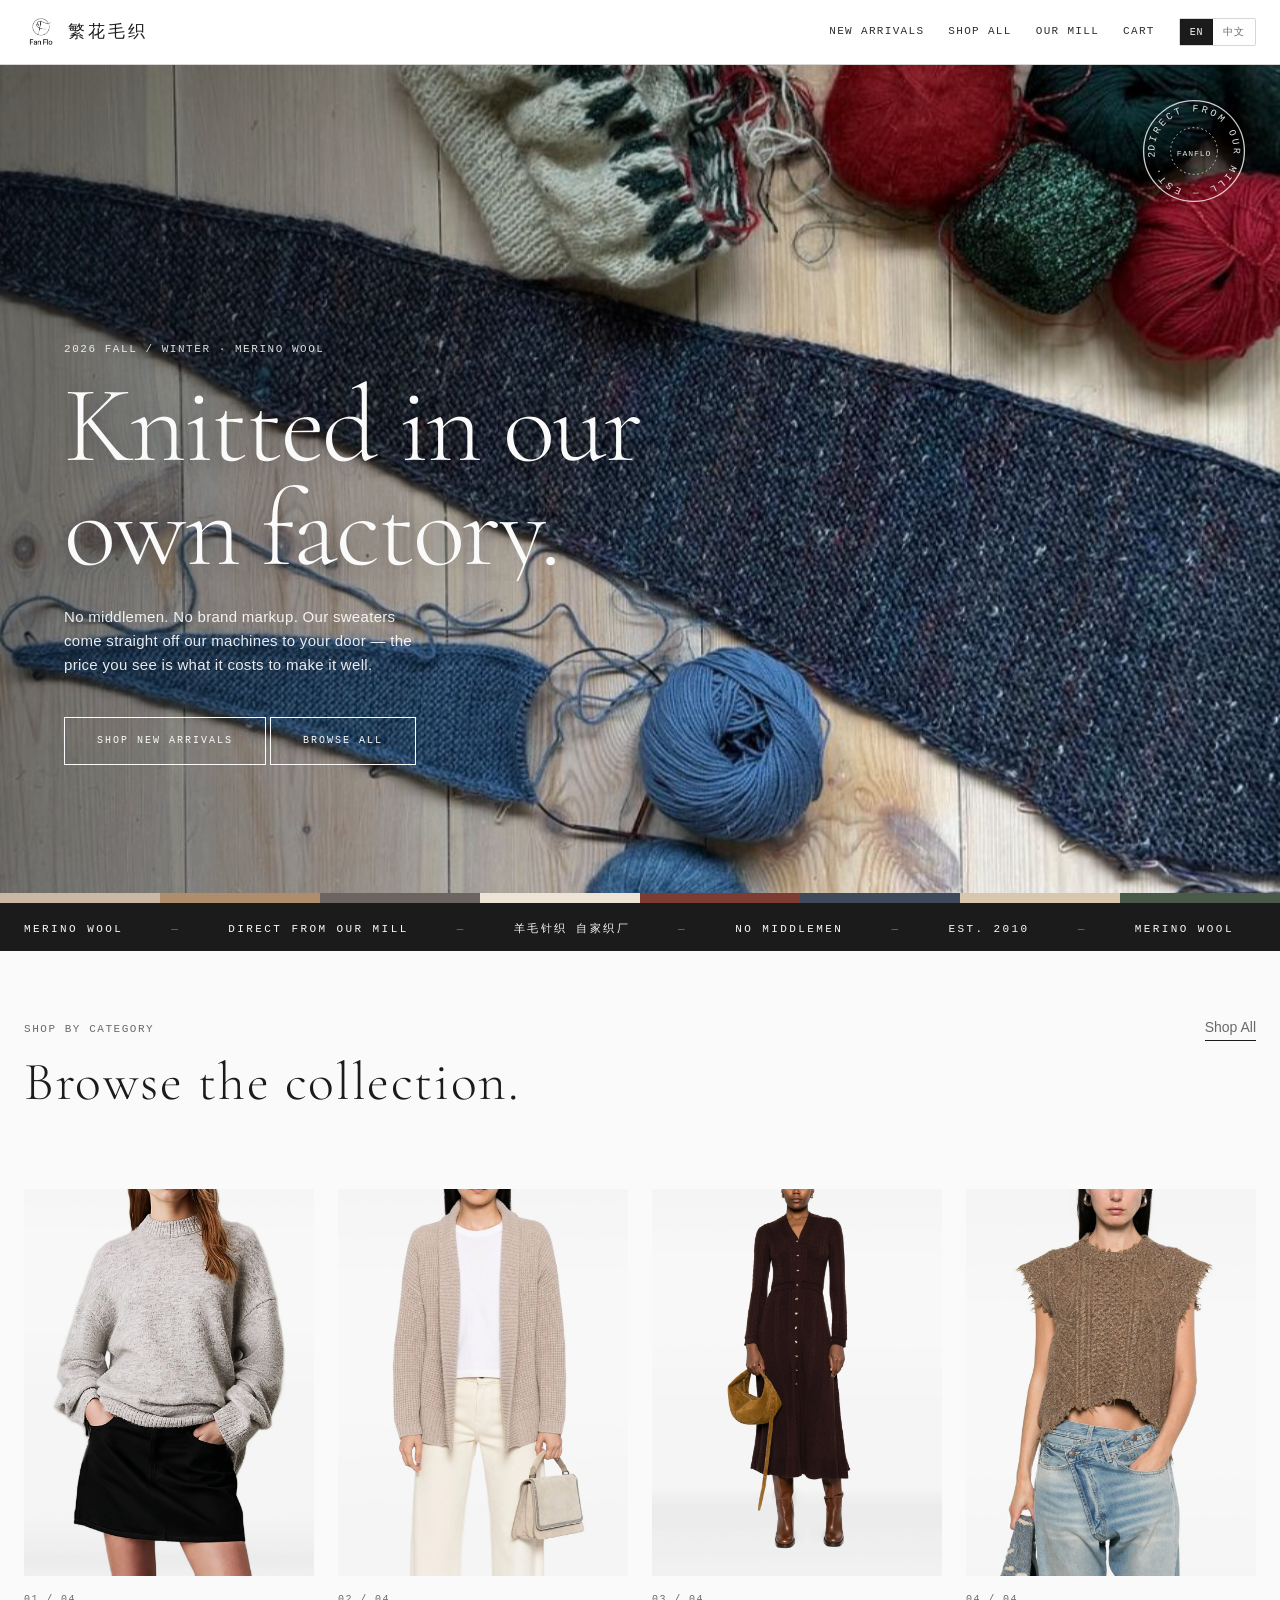
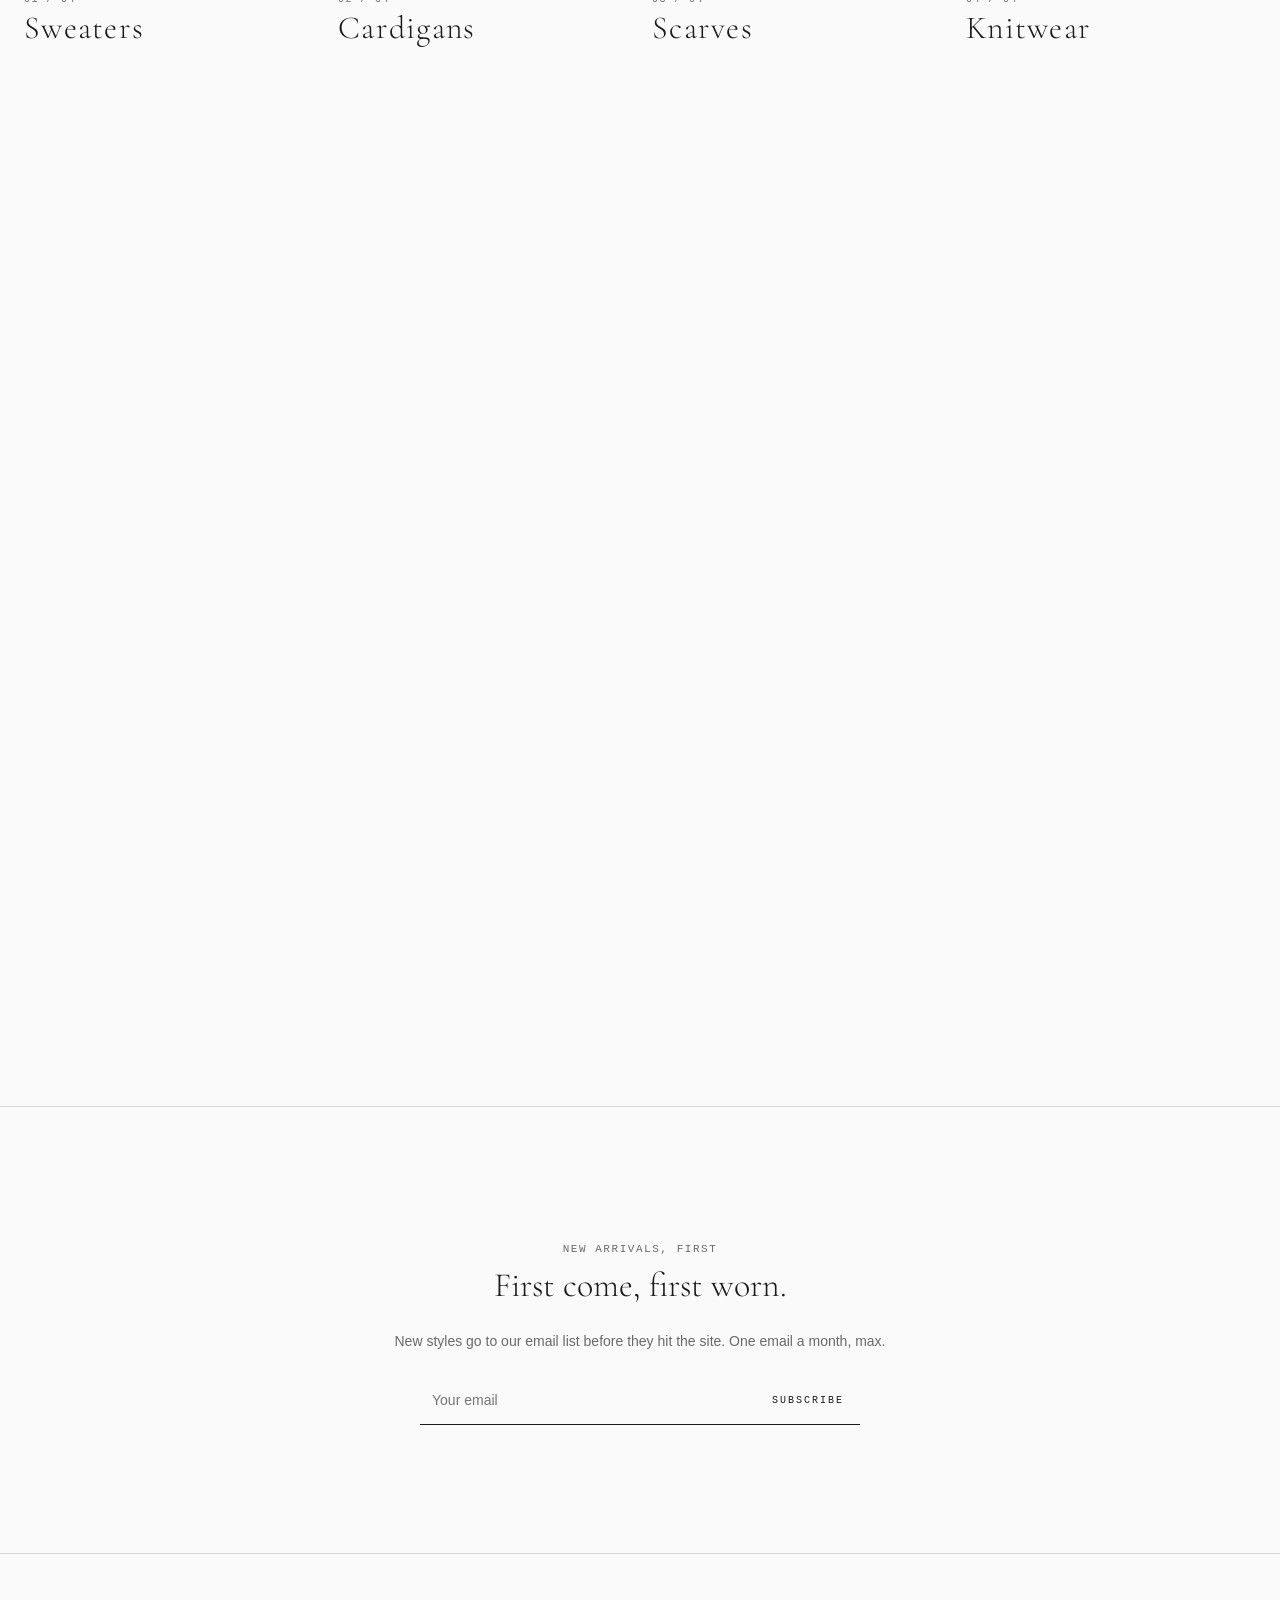
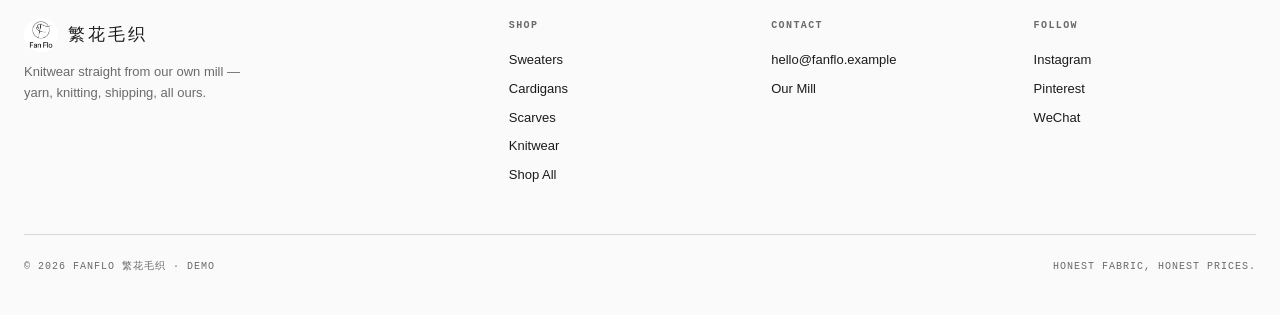
==== index.html @ 023d682a "fix: 加购失效根因——sizeSeg 点击未赋值 size 变量（v3重写时丢失），导致永远提示先选尺码 - 恢复 size = btn.dataset.size - 恢复 jsdom 加购三断言" ====
<!DOCTYPE html>
<html lang="en">
<head>
<meta charset="UTF-8">
<meta name="viewport" content="width=device-width, initial-scale=1.0">
<title>FanFlo 繁花毛织 — Knitted in our own factory</title>
<meta name="description" content="Merino wool sweaters, cardigans and scarves, straight from our own knitting mill.">
<link rel="preconnect" href="https://fonts.googleapis.com">
<link rel="preconnect" href="https://fonts.gstatic.com" crossorigin>
<link href="https://fonts.googleapis.com/css2?family=Cormorant+Garamond:ital,wght@0,300;0,400;0,500;0,600;1,300;1,400;1,500&family=Archivo:wght@400;500;600&display=swap" rel="stylesheet">
<link rel="stylesheet" href="css/style.css?v=9">
</head>
<body data-page="home">

<header class="site-header">
  <div class="container header-inner">
    <a class="brand" href="index.html">
      <img class="brand-logo" src="assets/logo.png" alt="FanFlo 繁花毛织">
      <span class="brand-cn">繁花毛织</span>
    </a>
    <nav class="main-nav">
      <a href="products.html?cat=new" data-i18n="navNew">New Arrivals</a>
      <a href="products.html" data-i18n="navAll">Shop All</a>
      <a href="index.html#story" data-i18n="navStory">Our Mill</a>
      <a class="cart-link" href="cart.html"><span data-i18n="navCart">Cart</span><span class="cart-badge" id="cartBadge" data-count="0">0</span></a>
      <span class="lang-switch" id="langSwitch">
        <button type="button" data-lang="en">EN</button>
        <button type="button" data-lang="zh">中文</button>
      </span>
    </nav>
  </div>
</header>

<main>
  <!-- Hero：全视口全幅摄影 -->
  <section class="hero">
    <div class="hero-photo parallax" data-speed="0.25"><img src="assets/img/hero.jpg" alt="Fall knitwear"></div>
    <div class="hero-overlay"></div>
    <div class="hero-content">
      <span class="label fade-up in" data-i18n="heroSub">Fall / Winter 2026 · Merino Wool</span>
      <h1 class="fade-up in d1" data-i18n="heroTitle">Knitted in our own factory.</h1>
      <p class="sub fade-up in d2" data-i18n="heroLead">No middlemen. No brand markup. Our sweaters come straight off our machines to your door — the price you see is what it costs to make it well.</p>
      <div class="hero-actions fade-up in d3">
        <a class="btn btn-on-photo" href="products.html?cat=new" data-i18n="ctaNew">Shop New Arrivals</a>
        <a class="btn btn-on-photo" href="products.html" data-i18n="ctaAll">Browse All</a>
      </div>
    </div>
    <div class="hero-stamp" aria-hidden="true">
      <svg viewBox="0 0 120 120">
        <defs><path id="circ" d="M60,60 m-44,0 a44,44 0 1,1 88,0 a44,44 0 1,1 -88,0"/></defs>
        <circle cx="60" cy="60" r="56" fill="none" stroke="rgba(255,255,255,0.85)" stroke-width="1.5"/>
        <circle cx="60" cy="60" r="26" fill="none" stroke="rgba(255,255,255,0.85)" stroke-width="1" stroke-dasharray="2 3"/>
        <text font-family="Menlo, monospace" font-size="11" letter-spacing="3" fill="rgba(255,255,255,0.95)">
          <textPath href="#circ">DIRECT FROM OUR MILL — EST. 2010 — KNITWEAR —</textPath>
        </text>
        <text x="60" y="65" text-anchor="middle" font-family="Menlo, monospace" font-size="9" letter-spacing="1" fill="rgba(255,255,255,0.95)">FANFLO</text>
      </svg>
    </div>
  </section>

  <!-- 纱线色板 -->
  <div class="yarn-rail" aria-hidden="true">
    <span style="background:#C9B8A3"></span><span style="background:#B08D6A"></span><span style="background:#6B6460"></span><span style="background:#EDE4D6"></span><span style="background:#7E3B34"></span><span style="background:#3E4A5A"></span><span style="background:#D8C7AE"></span><span style="background:#4A5A48"></span>
  </div>

  <!-- 跑马灯 -->
  <div class="marquee" aria-hidden="true">
    <div class="marquee-track">
      <span>Merino Wool</span><span class="dot">—</span><span>Direct from our mill</span><span class="dot">—</span><span>羊毛针织 自家织厂</span><span class="dot">—</span><span>No middlemen</span><span class="dot">—</span><span>Est. 2010</span><span class="dot">—</span><span>Merino Wool</span><span class="dot">—</span><span>Direct from our mill</span><span class="dot">—</span><span>羊毛针织 自家织厂</span><span class="dot">—</span><span>No middlemen</span><span class="dot">—</span><span>Est. 2010</span><span class="dot">—</span>
    </div>
  </div>

  <!-- 分类大导航 -->
  <section class="section cat-nav-section">
    <div class="container">
      <div class="section-head fade-up">
        <div>
          <span class="label" data-i18n="catTitle">Shop by Category</span>
          <h2 data-i18n="catNavTitle">Browse the collection.</h2>
        </div>
        <a class="hint" href="products.html" style="border-bottom:1px solid var(--carbon);padding-bottom:2px" data-i18n="navAll">Shop All →</a>
      </div>
      <div class="cat-nav" id="catNav"></div>
    </div>
  </section>

  <!-- 新品 -->
  <section class="section">
    <div class="container">
      <div class="section-head fade-up">
        <div>
          <span class="label" data-i18n="newLabel">New Arrivals</span>
          <h2 data-i18n="newTitle">New This Week</h2>
        </div>
        <span class="hint" data-i18n="newHint">Just off the machines — 300 pieces per style, then it's gone.</span>
      </div>
      <hr class="stitch fade-up">
      <div class="grid" id="newGrid"></div>
    </div>
  </section>




  <!-- 订阅 -->
  <section class="newsletter">
    <div class="container newsletter-inner fade-up">
      <span class="label" data-i18n="newsTitle">New Arrivals, First</span>
      <h2 data-i18n="newsTitle2">先到先得</h2>
      <p data-i18n="newsText">New styles go to our email list before they hit the site. One email a month, max.</p>
      <form class="news-form" id="newsForm">
        <input type="email" id="newsEmail" data-i18n-ph="newsPh" placeholder="Your email" aria-label="Email" required>
        <button class="btn" type="submit" data-i18n="newsBtn">Subscribe</button>
      </form>
      <p class="news-msg" id="newsMsg"></p>
    </div>
  </section>
</main>

<footer class="site-footer">
  <div class="container">
    <div class="footer-grid">
      <div>
        <a class="brand" href="index.html"><img class="brand-logo" src="assets/logo.png" alt="FanFlo"><span class="brand-cn">繁花毛织</span></a>
        <p style="margin-top:10px;font-size:13px;color:var(--graphite);max-width:34ch;" data-i18n="footerTag">Knitwear straight from our own mill — yarn, knitting, shipping, all ours.</p>
      </div>
      <div>
        <h4 data-i18n="footShop">Shop</h4>
        <ul id="footerCats"></ul>
      </div>
      <div>
        <h4 data-i18n="footContact">Contact</h4>
        <ul>
          <li><a href="mailto:hello@fanflo.example">hello@fanflo.example</a></li>
          <li><a href="index.html#story" data-i18n="navStory">Our Mill</a></li>
        </ul>
      </div>
      <div>
        <h4 data-i18n="footFollow">Follow</h4>
        <ul>
          <li><a href="#">Instagram</a></li>
          <li><a href="#">Pinterest</a></li>
          <li><a href="#">WeChat</a></li>
        </ul>
      </div>
    </div>
    <div class="footer-bottom">
      <span data-i18n="footCopy">© 2026 FanFlo 繁花毛织 · Demo</span>
      <span data-i18n="footSlogan">Honest fabric, honest prices.</span>
    </div>
  </div>
</footer>

<script src="js/data.js?v=9"></script>
<script src="js/cart.js?v=9"></script>
<script src="js/app.js?v=9"></script>
</body>
</html>
---- css/style.css ----
/* FanFlo 繁花毛织 — 设计系统 v3（白画廊 · 全幅摄影 · 等宽展签 · 锐角）
   参考：ARKET / COS / Toteme 北欧时尚画廊语言 */
:root {
  --canvas: #fafafa;
  --canvas-warm: #f5f5f4;
  --carbon: #1c1b1b;
  --slate: #2e2e2c;
  --graphite: #6a6a6a;
  --pewter: #6a6a6a;
  --mist: #d8d7d5;
  --linen: #ececea;
  --terracotta: #c96442;
  --terracotta-deep: #a8512f;
  --font-sans: "Helvetica Neue", "PingFang SC", "Hiragino Sans GB", "Microsoft YaHei", Arial, sans-serif;
  --font-serif: "Cormorant Garamond", "Songti SC", "STSong", "Iowan Old Style", Georgia, serif;
  --font-mono: "SF Mono", "Menlo", "Monaco", "Consolas", "Courier New", monospace;
  --ease: cubic-bezier(0.22, 1, 0.36, 1);
  --space-1: 8px;
  --space-2: 16px;
  --space-3: 24px;
  --space-4: 40px;
  --space-5: 64px;
  --space-6: 128px;
  --space-7: 160px;
}

* { box-sizing: border-box; margin: 0; padding: 0; }
html { scroll-behavior: smooth; }
body {
  font-family: var(--font-sans);
  font-size: 15px;
  line-height: 1.6;
  color: var(--carbon);
  background: var(--canvas);
  -webkit-font-smoothing: antialiased;
  opacity: 0;
  animation: pageIn 0.45s var(--ease) forwards;
}
@keyframes pageIn { from { opacity: 0 } to { opacity: 1 } }
img, svg { display: block; max-width: 100%; }
a { color: inherit; text-decoration: none; }
button { font-family: inherit; cursor: pointer; }

/* 等宽展签（ARKET 灵魂） */
.label {
  font-family: var(--font-mono);
  font-size: 11px;
  letter-spacing: 0.14em;
  text-transform: uppercase;
  color: var(--graphite);
}
.label-dark { color: var(--pewter); }

.container { max-width: 1280px; margin: 0 auto; padding: 0 var(--space-3); }
.full-bleed { width: 100%; }

/* ---------- 顶栏：极简画廊 ---------- */
.site-header {
  position: sticky; top: 0; z-index: 50;
  background: rgba(255, 255, 255, 0.92);
  backdrop-filter: blur(10px);
  -webkit-backdrop-filter: blur(10px);
  border-bottom: 1px solid var(--mist);
}
.header-inner { display: flex; align-items: center; justify-content: space-between; height: 64px; gap: var(--space-2); }
.brand { display: flex; align-items: center; gap: 10px; }
.brand-logo { height: 34px; width: auto; border-radius: 50%; mix-blend-mode: multiply; }
.brand-cn { font-family: var(--font-serif); font-size: 17px; font-weight: 500; letter-spacing: 0.18em; }
.main-nav { display: flex; align-items: center; gap: var(--space-3); }
.main-nav a { font-family: var(--font-mono); font-size: 11px; font-weight: 400; letter-spacing: 0.12em; text-transform: uppercase; color: var(--slate); transition: color 0.2s var(--ease); position: relative; }
.main-nav a:hover { color: var(--carbon); }
.main-nav a::after { content: ''; position: absolute; left: 0; bottom: -4px; width: 0; height: 1px; background: var(--carbon); transition: width 0.25s var(--ease); }
.main-nav a:hover::after { width: 100%; }
.cart-link { position: relative; display: inline-flex; align-items: center; gap: 6px; }
.cart-badge {
  display: none; min-width: 18px; height: 18px; padding: 0 4px;
  align-items: center; justify-content: center;
  background: var(--carbon); color: var(--canvas); border-radius: 999px;
  font-family: var(--font-mono); font-size: 10px;
}
.cart-badge.show { display: inline-flex; animation: badgePop 0.35s var(--ease); }
@keyframes badgePop { 0% { transform: scale(0.4) } 60% { transform: scale(1.2) } 100% { transform: scale(1) } }
.lang-switch { display: flex; border: 1px solid var(--mist); border-radius: 2px; }
.lang-switch button {
  border: none; background: transparent; font-family: var(--font-mono); font-size: 10px;
  letter-spacing: 0.08em; padding: 6px 10px; color: var(--pewter); transition: all 0.2s var(--ease);
}
.lang-switch button.active { background: var(--carbon); color: var(--canvas); }

/* ---------- Hero：非对称分割（taste-skill: ANTI-CENTER） ---------- */
.hero { position: relative; height: 92vh; min-height: 560px; overflow: hidden; }
.hero-photo { position: absolute; inset: 0; will-change: transform; }
.hero-photo img { width: 100%; height: 120%; object-fit: cover; transform: translateY(-8%); animation: kenburns 22s ease-out forwards; }
@keyframes kenburns { from { transform: translateY(-8%) scale(1.08) } to { transform: translateY(-8%) scale(1) } }
.hero-overlay {
  position: absolute; inset: 0;
  background: linear-gradient(to right, rgba(10,10,10,0.55) 0%, rgba(10,10,10,0.15) 55%, transparent 75%);
}
.hero-content {
  position: absolute; left: 0; bottom: 0;
  padding: 0 var(--space-3) var(--space-6) max(var(--space-3), 5vw);
  color: var(--canvas);
  text-align: left;
  max-width: 780px;
}
.hero-content .label { color: rgba(255,255,255,0.85); display: block; margin-bottom: var(--space-2); }
.hero-content h1 {
  font-family: var(--font-serif);
  font-weight: 300;
  font-size: clamp(48px, 8.5vw, 128px);
  line-height: 0.95;
  letter-spacing: -0.02em;
  margin-bottom: var(--space-3);
  text-shadow: 0 2px 24px rgba(0,0,0,0.3);
}
.hero-content .sub { font-size: 15px; color: rgba(255,255,255,0.9); margin-bottom: var(--space-4); letter-spacing: 0.02em; max-width: 44ch; }

/* 旋转印章（signature） */
.hero-stamp { position: absolute; top: 32px; right: 32px; width: 108px; height: 108px; opacity: 0.92; }
.hero-stamp svg { width: 100%; height: 100%; animation: spin 24s linear infinite; }
@keyframes spin { from { transform: rotate(0deg) } to { transform: rotate(360deg) } }

/* 纱线色板条（yarn swatch rail） */
.yarn-rail { display: flex; height: 10px; }
.yarn-rail span { flex: 1; }

/* 缝线虚线分隔（stitch） */
.stitch { border: none; border-top: 2px dashed #d6d6d6; margin: 0; }

/* ---------- 按钮：黑/白反色，锐角 ---------- */
.btn {
  display: inline-flex; align-items: center; justify-content: center;
  min-height: 48px; padding: 0 32px;
  font-family: var(--font-mono); font-size: 10px; letter-spacing: 0.2em; text-transform: uppercase;
  border-radius: 0; border: 1px solid var(--carbon); font-weight: 400;
  transition: all 0.25s var(--ease);
  will-change: transform;
}
.btn:active { transform: scale(0.97); }
.btn-dark { background: var(--carbon); color: var(--canvas); }
.btn-dark:hover { background: var(--canvas); color: var(--carbon); }
.btn-outline { background: transparent; color: var(--carbon); }
.btn-outline:hover { background: var(--carbon); color: var(--canvas); }
.btn-on-photo { border-color: var(--canvas); color: var(--canvas); background: transparent; }
.btn-on-photo:hover { background: var(--canvas); color: var(--carbon); }
.btn-block { width: 100%; }

/* ---------- 跑马灯 ---------- */
.marquee {
  background: var(--carbon); color: var(--canvas);
  overflow: hidden; padding: 12px 0; white-space: nowrap;
}
.marquee-track { display: inline-block; animation: marquee 22s linear infinite; }
.marquee span { font-family: var(--font-mono); font-size: 11px; letter-spacing: 0.22em; text-transform: uppercase; padding: 0 var(--space-3); }
.marquee .dot { opacity: 0.4; }
@keyframes marquee { from { transform: translateX(0) } to { transform: translateX(-50%) } }

/* ---------- 区块 ---------- */
.section { padding: var(--space-6) 0; }
.section-head { margin-bottom: var(--space-5); display: flex; align-items: baseline; justify-content: space-between; gap: var(--space-3); flex-wrap: wrap; }
.section-head h2 { font-family: var(--font-serif); font-size: clamp(34px, 4.2vw, 56px); font-weight: 300; letter-spacing: 0.02em; letter-spacing: 0.03em; }
.section-head .hint { font-size: 14px; color: var(--graphite); }

/* ---------- 分类：等宽文字链接 ---------- */
.cats { display: flex; gap: var(--space-4); flex-wrap: wrap; border-top: 1px solid var(--mist); border-bottom: 1px solid var(--mist); padding: var(--space-3) 0; }
.cat { font-family: var(--font-serif); font-size: 20px; font-weight: 500; letter-spacing: 0.05em; color: var(--carbon); display: flex; align-items: baseline; gap: 12px; transition: color 0.2s var(--ease); }
.cat svg { width: 20px; height: 20px; }
.cat:hover { color: var(--terracotta); }
.cat .idx { color: var(--pewter); font-family: var(--font-mono); font-size: 11px; letter-spacing: 0.1em; }

/* ---------- 分类大图导航（电商主导） ---------- */
.cat-nav-section { padding-top: var(--space-5); }
.cat-nav { display: grid; grid-template-columns: repeat(4, 1fr); gap: var(--space-3); }
.cat-block { display: block; }
.cat-img { aspect-ratio: 3/4; overflow: hidden; background: var(--linen); }
.cat-img img { width: 100%; height: 100%; object-fit: cover; transition: transform 1s var(--ease); }
.cat-block:hover .cat-img img { transform: scale(1.05); }
.cat-meta { padding-top: var(--space-2); display: flex; flex-direction: column; gap: 2px; }
.cat-meta h3 { font-family: var(--font-serif); font-size: 32px; font-weight: 300; letter-spacing: 0.04em; line-height: 1.1; }
.cat-block:hover .cat-meta h3 { color: var(--terracotta); }
.cat-meta .label { font-size: 10px; }
@media (max-width: 900px) { .cat-nav { grid-template-columns: repeat(2, 1fr); } }

/* ---------- 商品卡：白底无框，全出血图 ---------- */
.grid { display: grid; grid-template-columns: repeat(4, 1fr); gap: var(--space-3) var(--space-3); }
.grid .card:nth-child(even) { margin-top: 56px; }
@media (max-width: 900px) { .grid .card:nth-child(even) { margin-top: 0; } }
.card { background: var(--canvas); }
.card a { display: block; }
.thumb { position: relative; aspect-ratio: 4 / 5; overflow: hidden; background: var(--linen); }
.thumb img { position: absolute; inset: 0; width: 100%; height: 100%; object-fit: cover; transition: transform 0.7s var(--ease), opacity 0.45s var(--ease); }
.thumb .img-a { opacity: 1; }
.thumb .img-b { opacity: 0; }
.card:hover .thumb .img-a { opacity: 0; transform: scale(1.04); }
.card:hover .thumb .img-b { opacity: 1; transform: scale(1.04); }
.thumb .tag {
  position: absolute; top: 12px; left: 12px;
  background: var(--carbon); color: var(--canvas);
  font-family: var(--font-mono); font-size: 9px; letter-spacing: 0.14em; text-transform: uppercase;
  padding: 4px 8px;
}
.card-body { padding: var(--space-2) 0 0; }
.card-body h3 { font-size: 14px; font-weight: 500; margin-bottom: 2px; letter-spacing: 0.01em; }
.card-body .mat { font-family: var(--font-mono); font-size: 10px; letter-spacing: 0.1em; text-transform: uppercase; color: var(--pewter); margin-bottom: 4px; }
.card-body .price { font-size: 14px; font-weight: 500; }

/* ---------- Lookbook：全幅编辑区 ---------- */
.lookbook { position: relative; height: 85vh; min-height: 500px; overflow: hidden; }
.lookbook img { width: 100%; height: 120%; object-fit: cover; will-change: transform; }
.lookbook-content {
  position: absolute; left: var(--space-3); bottom: var(--space-5);
  max-width: 420px; color: var(--canvas);
}
.lookbook-content .label { color: rgba(255,255,255,0.85); margin-bottom: var(--space-1); }
.lookbook-content h2 { font-family: var(--font-serif); font-size: clamp(36px, 4.6vw, 64px); font-weight: 300; letter-spacing: 0.03em; line-height: 1.1; margin-bottom: var(--space-2); }
.lookbook-content p { font-size: 14px; color: rgba(255,255,255,0.85); margin-bottom: var(--space-3); max-width: 38ch; }

/* ---------- 故事：双色编辑区 ---------- */
.story-grid { display: grid; grid-template-columns: 1fr 1fr; gap: var(--space-5); align-items: center; }
.story-grid h2 { font-family: var(--font-serif); font-size: clamp(34px, 4.2vw, 56px); font-weight: 300; letter-spacing: 0.03em; margin-bottom: var(--space-3); line-height: 1.15; }
.story-grid p { color: var(--graphite); max-width: 46ch; margin-bottom: var(--space-2); font-size: 15px; }
.story-facts { display: grid; grid-template-columns: repeat(3, 1fr); gap: var(--space-2); margin-top: var(--space-4); border-top: 1px solid var(--mist); padding-top: var(--space-3); }
.fact .num { font-family: var(--font-serif); font-size: 30px; font-weight: 500; }
.fact .label { display: block; margin-top: 2px; }
.story-photo { position: relative; overflow: hidden; aspect-ratio: 4 / 5; }
.story-photo img { width: 100%; height: 100%; object-fit: cover; }

/* ---------- 订阅 ---------- */
.newsletter { padding: var(--space-6) 0; border-top: 1px solid var(--mist); }
.newsletter-inner { max-width: 560px; margin: 0 auto; text-align: center; }
.newsletter h2 { font-family: var(--font-serif); font-size: 34px; font-weight: 300; margin-bottom: var(--space-2); }
.newsletter p { color: var(--graphite); font-size: 14px; margin-bottom: var(--space-3); }
.news-form { display: flex; gap: 0; max-width: 440px; margin: 0 auto; border-bottom: 1px solid var(--carbon); }
.news-form input {
  flex: 1; min-height: 48px; padding: 0 12px;
  border: none; background: transparent; font-size: 14px; color: var(--carbon);
}
.news-form input:focus { outline: none; }
.news-form .btn { border: none; background: transparent; color: var(--carbon); min-height: 48px; padding: 0 16px; }
.news-form .btn:hover { color: var(--terracotta); }
.news-msg { margin-top: var(--space-2); font-size: 13px; color: var(--terracotta); display: none; }

/* ---------- 页脚 ---------- */
.site-footer { border-top: 1px solid var(--mist); padding: var(--space-5) 0 var(--space-4); }
.footer-grid { display: grid; grid-template-columns: 2fr 1fr 1fr 1fr; gap: var(--space-4); }
.footer-grid h4 { font-family: var(--font-mono); font-size: 10px; letter-spacing: 0.14em; text-transform: uppercase; color: var(--pewter); margin-bottom: var(--space-2); }
.footer-grid ul { list-style: none; }
.footer-grid li { margin-bottom: 8px; font-size: 13px; }
.footer-grid a:hover { color: var(--terracotta); }
.footer-bottom { margin-top: var(--space-4); padding-top: var(--space-3); border-top: 1px solid var(--mist); font-family: var(--font-mono); font-size: 10px; letter-spacing: 0.1em; text-transform: uppercase; color: var(--pewter); display: flex; justify-content: space-between; flex-wrap: wrap; gap: var(--space-2); }

/* ---------- 列表页 ---------- */
.page-head { padding: var(--space-6) 0 var(--space-4); }
.page-head h1 { font-family: var(--font-serif); font-size: clamp(38px, 4.6vw, 64px); font-weight: 300; letter-spacing: 0.03em; }
.page-head p { color: var(--graphite); margin-top: 8px; font-size: 14px; }
.toolbar { display: flex; align-items: center; justify-content: space-between; gap: var(--space-2); margin-bottom: var(--space-4); flex-wrap: wrap; border-top: 1px solid var(--mist); padding-top: var(--space-3); }
.filter-bar { display: flex; gap: var(--space-1); flex-wrap: wrap; }
.filter-btn {
  min-height: 40px; padding: 0 16px;
  font-family: var(--font-mono); font-size: 11px; letter-spacing: 0.1em; text-transform: uppercase;
  background: transparent; border: 1px solid transparent; color: var(--graphite);
  transition: all 0.2s var(--ease);
}
.filter-btn:hover { color: var(--carbon); }
.filter-btn.active { background: var(--carbon); color: var(--canvas); border-radius: 2px; }
.result-count { font-family: var(--font-mono); font-size: 11px; letter-spacing: 0.1em; color: var(--pewter); text-transform: uppercase; }

/* ---------- 详情 ---------- */
.detail { display: grid; grid-template-columns: 1.05fr 0.95fr; gap: var(--space-6); padding: var(--space-6) 0; align-items: start; }
.detail-art { position: relative; overflow: hidden; background: var(--linen); }
.detail-art img { width: 100%; height: auto; object-fit: cover; }
.detail-info h1 { font-family: var(--font-serif); font-size: clamp(32px, 3.8vw, 52px); font-weight: 300; letter-spacing: 0.03em; margin-bottom: 8px; line-height: 1.1; }
.detail-info .mat { font-family: var(--font-mono); font-size: 11px; letter-spacing: 0.12em; text-transform: uppercase; color: var(--pewter); margin-bottom: var(--space-2); }
.detail-info .price { font-size: 20px; font-weight: 500; margin-bottom: var(--space-3); }
.detail-info .desc { color: var(--graphite); font-size: 15px; max-width: 46ch; margin-bottom: var(--space-4); line-height: 1.75; }
.field { margin-bottom: var(--space-3); }
.field > label { display: block; font-family: var(--font-mono); font-size: 10px; letter-spacing: 0.14em; text-transform: uppercase; color: var(--graphite); margin-bottom: 8px; }
.seg { display: flex; gap: 0; }
.seg button {
  min-width: 52px; min-height: 48px; padding: 0 16px;
  border: 1px solid var(--mist); border-left: none; background: var(--canvas);
  font-size: 13px; color: var(--carbon); transition: all 0.2s var(--ease);
}
.seg button:first-child { border-left: 1px solid var(--mist); }
.seg button:hover { background: var(--linen); }
.seg button.active { background: var(--carbon); color: var(--canvas); }
.qty-row { display: flex; align-items: center; gap: var(--space-2); }
.qty { display: inline-flex; align-items: center; border: 1px solid var(--mist); }
.qty button { width: 48px; height: 48px; background: transparent; border: none; font-size: 16px; color: var(--carbon); transition: background 0.2s var(--ease); }
.qty button:hover { background: var(--linen); }
.qty span { min-width: 44px; text-align: center; font-size: 14px; }
.detail-actions { display: flex; gap: var(--space-2); margin-top: var(--space-4); flex-wrap: wrap; }
.add-msg { margin-top: var(--space-2); font-size: 13px; color: var(--terracotta); display: none; animation: slideDown 0.35s var(--ease); }
@keyframes slideDown { from { opacity: 0; transform: translateY(-6px) } to { opacity: 1; transform: none } }

/* ---------- 生产流程 ---------- */
.proc-grid { display: grid; grid-template-columns: repeat(4, 1fr); gap: var(--space-3); }
.proc-img { aspect-ratio: 4/5; overflow: hidden; margin-bottom: var(--space-2); background: var(--linen); }
.proc-img img { width: 100%; height: 100%; object-fit: cover; transition: transform 0.6s var(--ease); }
.proc-step:hover .proc-img img { transform: scale(1.04); }
.proc-no { font-family: var(--font-mono); font-size: 10px; letter-spacing: 0.14em; color: var(--pewter); }
.proc-step h3 { font-size: 15px; font-weight: 600; margin: 4px 0 4px; letter-spacing: 0.01em; }
.proc-step p { font-size: 13px; color: var(--graphite); line-height: 1.6; max-width: 32ch; }
@media (max-width: 900px) { .proc-grid { grid-template-columns: repeat(2, 1fr); } }

/* ---------- 新闻（品牌站） ---------- */
.news-grid { display: grid; grid-template-columns: repeat(3, 1fr); gap: var(--space-4); }
.news-card { display: block; }
.news-img { aspect-ratio: 16/10; overflow: hidden; background: var(--linen); margin-bottom: var(--space-2); }
.news-img img { width: 100%; height: 100%; object-fit: cover; transition: transform 1s var(--ease); }
.news-card:hover .news-img img { transform: scale(1.04); }
.news-card .label { display: block; margin-bottom: 6px; }
.news-card h3 { font-family: var(--font-serif); font-size: 24px; font-weight: 300; line-height: 1.25; letter-spacing: 0.02em; margin-bottom: var(--space-2); }
.news-card:hover h3 { color: var(--terracotta); }
.news-more { font-family: var(--font-mono); font-size: 11px; letter-spacing: 0.12em; text-transform: uppercase; color: var(--slate); }
@media (max-width: 900px) { .news-grid { grid-template-columns: 1fr; } }

/* ---------- 购物车 ---------- */
.cart-page { padding: var(--space-6) 0; min-height: 60vh; }
.cart-page h1 { font-family: var(--font-serif); font-size: clamp(34px, 4vw, 56px); font-weight: 300; margin-bottom: var(--space-5); }
.cart-empty { text-align: center; padding: var(--space-6) 0; color: var(--graphite); }
.cart-empty .big { font-family: var(--font-serif); font-size: 30px; color: var(--carbon); margin-bottom: var(--space-1); }
.cart-layout { display: grid; grid-template-columns: 1fr 320px; gap: var(--space-4); align-items: start; }
.cart-items { display: flex; flex-direction: column; }
.cart-item { display: grid; grid-template-columns: 88px 1fr auto; gap: var(--space-3); padding: var(--space-3) 0; border-top: 1px solid var(--mist); align-items: center; animation: itemIn 0.4s var(--ease); transition: background 0.2s var(--ease); }
.cart-item.re-render { animation: none; }
@keyframes itemIn { from { opacity: 0; transform: translateX(12px) } to { opacity: 1; transform: none } }
.cart-item:last-child { border-bottom: 1px solid var(--mist); }
.cart-item .ci-thumb { width: 88px; aspect-ratio: 4/5; overflow: hidden; background: var(--linen); flex-shrink: 0; }
.cart-item .ci-thumb img { width: 100%; height: 100%; object-fit: cover; }
.ci-main { min-width: 0; }
.ci-name { font-size: 14px; font-weight: 500; }
.ci-meta { font-family: var(--font-mono); font-size: 10px; letter-spacing: 0.08em; text-transform: uppercase; color: var(--pewter); margin: 4px 0 10px; }
.ci-qty { display: inline-flex; align-items: center; border: 1px solid var(--mist); border-radius: 2px; }
.ci-qty button { width: 34px; height: 34px; background: transparent; border: none; font-size: 15px; color: var(--carbon); transition: background 0.2s var(--ease); }
.ci-qty button:hover { background: var(--linen); }
.ci-qty-num { min-width: 36px; text-align: center; font-family: var(--font-mono); font-size: 13px; }
.ci-right { display: flex; flex-direction: column; align-items: flex-end; gap: 8px; }
.ci-price { font-family: var(--font-mono); font-size: 14px; font-weight: 500; }
.ci-remove { background: none; border: none; font-size: 16px; line-height: 1; color: var(--pewter); transition: color 0.2s var(--ease), transform 0.2s var(--ease); padding: 4px; }
.ci-remove:hover { color: var(--carbon); transform: scale(1.15); }
.summary { border: 1px solid var(--mist); padding: var(--space-3); position: sticky; top: 84px; background: var(--canvas); }
.summary h3 { font-family: var(--font-mono); font-size: 11px; letter-spacing: 0.14em; text-transform: uppercase; margin-bottom: var(--space-3); }
.free-ship { font-family: var(--font-mono); font-size: 10px; letter-spacing: 0.06em; color: var(--terracotta); margin-bottom: 6px; }
.ship-bar { height: 2px; background: var(--linen); margin-bottom: var(--space-2); overflow: hidden; }
.ship-bar i { display: block; height: 100%; background: var(--terracotta); transition: width 0.5s var(--ease); }
.sum-row { display: flex; justify-content: space-between; font-size: 13px; color: var(--graphite); padding: 6px 0; }
.sum-row.items { border-bottom: 1px solid var(--line); }
.sum-row.total { border-top: 1px solid var(--mist); margin-top: var(--space-2); padding-top: var(--space-2); font-size: 15px; color: var(--carbon); font-weight: 500; }
.sum-row.total .price { font-family: var(--font-mono); }
.summary .btn { margin-top: var(--space-3); }
.summary .continue { display: block; text-align: center; font-family: var(--font-mono); font-size: 10px; letter-spacing: 0.1em; text-transform: uppercase; color: var(--pewter); margin-top: var(--space-2); }
.summary .continue:hover { color: var(--carbon); }

/* ---------- 结账 ---------- */
.checkout-page { padding: var(--space-6) 0; min-height: 60vh; }
.checkout-page h1 { font-family: var(--font-serif); font-size: clamp(34px, 4vw, 56px); font-weight: 300; margin-bottom: var(--space-5); }
.checkout-layout { display: grid; grid-template-columns: 1fr 320px; gap: var(--space-4); align-items: start; }
.form-card { border: 1px solid var(--mist); padding: var(--space-3); margin-bottom: var(--space-3); }
.form-card h2 { font-family: var(--font-mono); font-size: 11px; letter-spacing: 0.14em; text-transform: uppercase; margin-bottom: var(--space-3); }
.form-row { display: grid; grid-template-columns: 1fr 1fr; gap: var(--space-2); }
.form-group { margin-bottom: var(--space-2); }
.form-group label { display: block; font-family: var(--font-mono); font-size: 10px; letter-spacing: 0.1em; text-transform: uppercase; color: var(--graphite); margin-bottom: 6px; }
.form-group input, .form-group select {
  width: 100%; min-height: 48px; padding: 0 14px;
  border: 1px solid var(--mist); border-radius: 2px;
  background: var(--canvas); font-size: 14px; color: var(--carbon);
  transition: border-color 0.2s var(--ease);
}
.form-group input:focus, .form-group select:focus { outline: none; border-color: var(--carbon); }
.form-group .err { display: none; font-family: var(--font-mono); font-size: 10px; letter-spacing: 0.06em; color: var(--terracotta-deep); margin-top: 4px; }
.form-group.invalid input { border-color: var(--terracotta-deep); }
.form-group.invalid .err { display: block; }
.pay-opts { display: flex; flex-direction: column; gap: 0; }
.pay-opt { display: flex; align-items: center; gap: 12px; border: 1px solid var(--mist); border-top: none; padding: 14px; cursor: pointer; transition: all 0.2s var(--ease); }
.pay-opt:first-child { border-top: 1px solid var(--mist); }
.pay-opt:hover { background: var(--canvas-warm); }
.pay-opt.active { background: var(--canvas-warm); border-color: var(--carbon); position: relative; z-index: 1; }
.pay-opt input { accent-color: var(--carbon); }
.pay-opt .po-name { font-size: 14px; }
.pay-opt .po-note { font-family: var(--font-mono); font-size: 10px; color: var(--pewter); }

/* 成功 */
.success-box { max-width: 560px; margin: var(--space-6) auto; text-align: center; }
.success-box .tick {
  width: 64px; height: 64px; margin: 0 auto var(--space-3);
  border: 1px solid var(--carbon); border-radius: 50%;
  display: flex; align-items: center; justify-content: center; font-size: 26px;
  animation: tickIn 0.5s var(--ease);
}
@keyframes tickIn { 0% { transform: scale(0) } 60% { transform: scale(1.12) } 100% { transform: scale(1) } }
.success-box h1 { font-family: var(--font-serif); font-size: 40px; font-weight: 300; margin-bottom: var(--space-2); }
.success-box p { color: var(--graphite); margin-bottom: var(--space-3); }
.order-no { font-weight: 500; }

/* ---------- 通用 ---------- */
.breadcrumb { font-family: var(--font-mono); font-size: 10px; letter-spacing: 0.1em; text-transform: uppercase; color: var(--pewter); margin-bottom: var(--space-3); }
.breadcrumb a:hover { color: var(--carbon); }
.breadcrumb .sep { margin: 0 8px; }
.notfound { text-align: center; padding: var(--space-6) 0; color: var(--graphite); }
.notfound h1 { font-family: var(--font-serif); font-size: 32px; color: var(--carbon); margin-bottom: var(--space-2); }

/* 入场动画 */
.fade-up { opacity: 0; transform: translateY(32px); transition: opacity 1.1s var(--ease), transform 1.1s var(--ease); }
.fade-up.in { opacity: 1; transform: none; }
.fade-up.d1 { transition-delay: 0.08s; }
.fade-up.d2 { transition-delay: 0.16s; }
.fade-up.d3 { transition-delay: 0.24s; }
.fade-up.d4 { transition-delay: 0.32s; }

/* 文字遮罩揭示（时尚站标准） */
.line-mask { overflow: hidden; display: block; }
.line-mask > span { display: block; transform: translateY(115%); transition: transform 1.3s var(--ease); }
.line-mask.in > span { transform: translateY(0); }
.line-mask.d1 > span { transition-delay: 0.12s; }
.line-mask.d2 > span { transition-delay: 0.24s; }

/* 图片滚动缩放揭示 */
.reveal-img { overflow: hidden; }
.reveal-img img { transform: scale(1.12); transition: transform 1.2s var(--ease); }
.reveal-img.in img { transform: scale(1); }

/* 加购飞入动画 */
.fly-dot {
  position: fixed; width: 14px; height: 14px; border-radius: 50%;
  background: var(--terracotta); z-index: 999; pointer-events: none;
  transition: transform 0.65s var(--ease), opacity 0.65s var(--ease);
}

/* 卡片快速加购 */
.thumb .quick-add {
  position: absolute; left: 0; right: 0; bottom: 0; padding: 13px;
  background: rgba(255,255,255,0.96); border: none;
  font-family: var(--font-mono); font-size: 10px; letter-spacing: 0.16em; text-transform: uppercase;
  text-align: center; color: var(--carbon);
  transform: translateY(102%); transition: transform 0.35s var(--ease), background 0.25s var(--ease), color 0.25s var(--ease);
  cursor: pointer;
}
.card:hover .thumb .quick-add { transform: translateY(0); }
.quick-add:hover { background: var(--carbon); color: var(--canvas); }

/* 按钮箭头微动 */
.btn .arr { display: inline-block; transition: transform 0.3s var(--ease); }
.btn:hover .arr { transform: translateX(5px); }

/* 视差 */
.parallax { will-change: transform; }

/* ---------- 中文排版修正（Cormorant 无中文字形，切宋体+宽松行高） ---------- */
html[lang="zh-CN"] body { letter-spacing: 0.01em; }
html[lang="zh-CN"] .hero-content h1 {
  font-family: "Songti SC", "STSong", "SimSun", serif;
  font-weight: 300;
  font-size: clamp(42px, 6.5vw, 88px);
  line-height: 1.18;
  letter-spacing: 0.06em;
}
html[lang="zh-CN"] .hero-content .sub { line-height: 1.8; letter-spacing: 0.02em; }
html[lang="zh-CN"] .section-head h2,
html[lang="zh-CN"] .story-grid h2,
html[lang="zh-CN"] .lookbook-content h2 { line-height: 1.35; letter-spacing: 0.05em; }
html[lang="zh-CN"] .page-head h1,
html[lang="zh-CN"] .cart-page h1,
html[lang="zh-CN"] .checkout-page h1,
html[lang="zh-CN"] .success-box h1 { line-height: 1.3; letter-spacing: 0.05em; }
html[lang="zh-CN"] .brand-cn { letter-spacing: 0.24em; }
html[lang="zh-CN"] .detail-info h1 { line-height: 1.25; letter-spacing: 0.04em; }

/* 响应式 */
@media (max-width: 900px) {
  .hero { height: 75vh; }
  .detail, .cart-layout, .checkout-layout, .story-grid { grid-template-columns: 1fr; }
  .grid { grid-template-columns: repeat(2, 1fr); }
  .footer-grid { grid-template-columns: 1fr 1fr; }
  .summary { position: static; }
  .lookbook { height: 70vh; }
}
@media (max-width: 520px) {
  .grid { grid-template-columns: 1fr 1fr; gap: var(--space-2); }
  .main-nav { gap: 14px; }
  .main-nav a { font-size: 10px; }
  .brand-cn { display: none; }
  .news-form { flex-direction: column; border: none; }
  .section { padding: var(--space-5) 0; }
}

@media (prefers-reduced-motion: reduce) {
  *, *::before, *::after { transition: none !important; animation: none !important; }
  html { scroll-behavior: auto; }
  body { opacity: 1; }
  .fade-up { opacity: 1; transform: none; }
  .marquee-track { animation: none; }
}
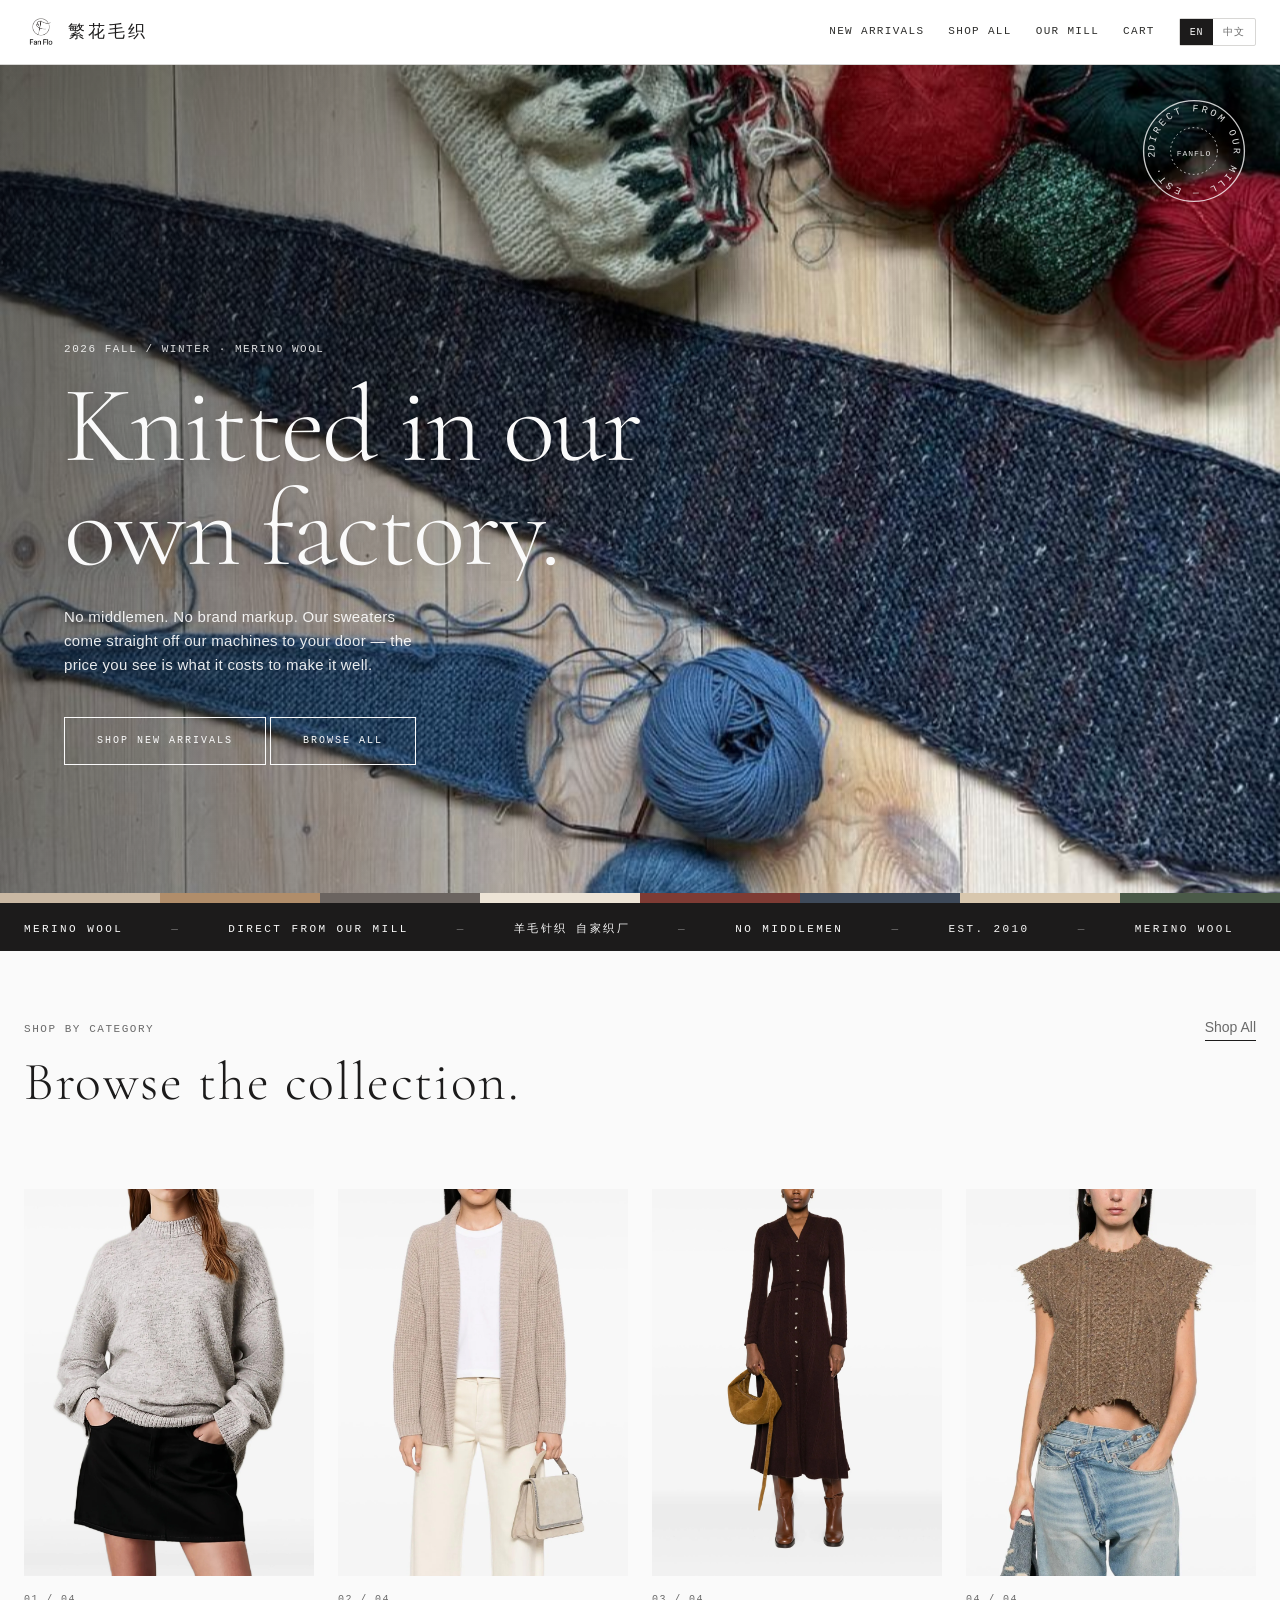
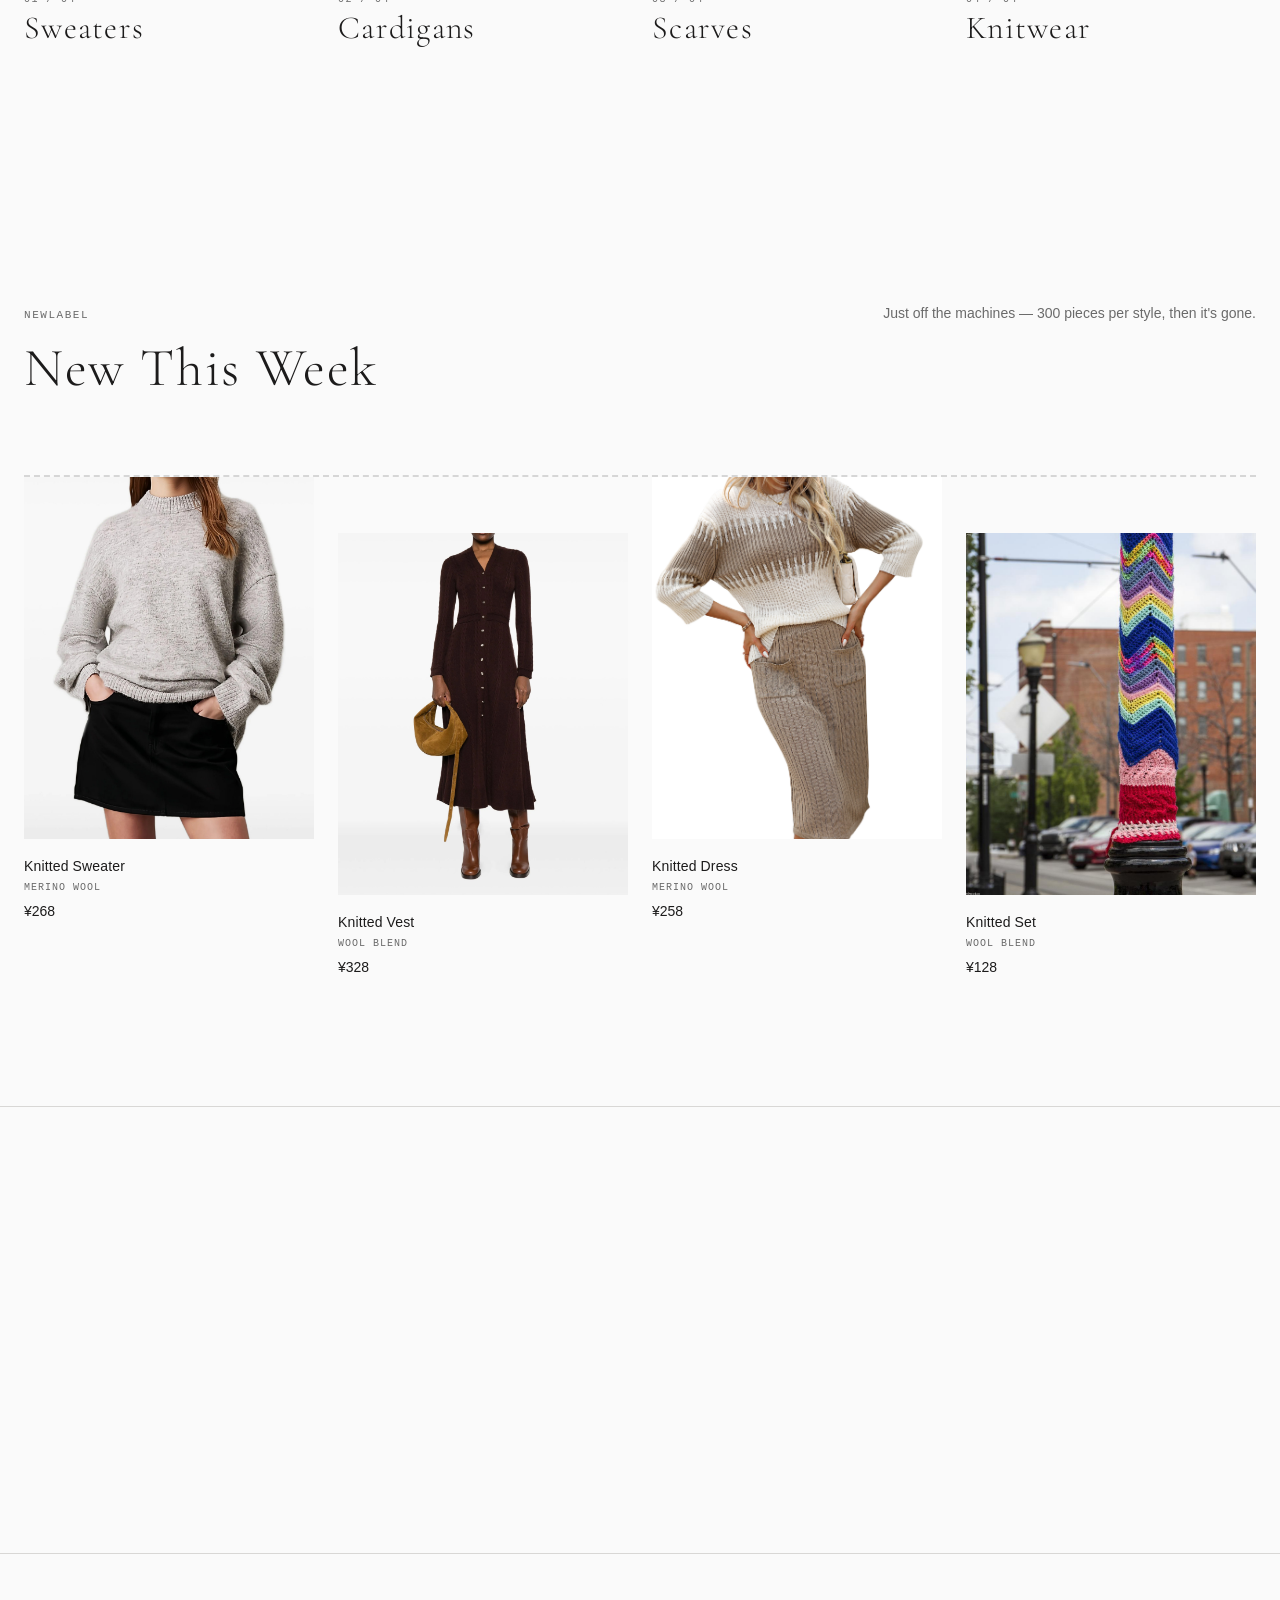
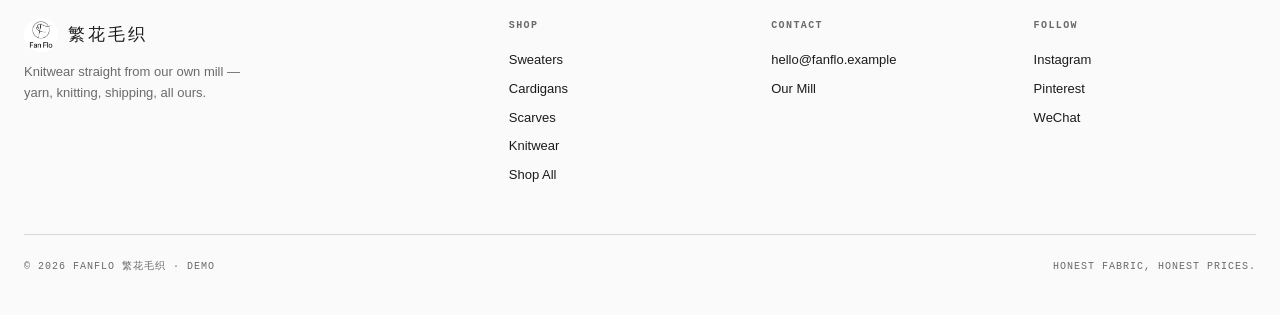
==== commit 2afa7250: "fix: 商品卡 button 嵌套 a 的 HTML 结构违规（浏览器解析会移位）+ 全页面 console 零报错验证 + v10 - cardHTML 重构：thumb-link 只包图片，qu" ====
--- a/index.html
+++ b/index.html
@@ -8,7 +8,7 @@
 <link rel="preconnect" href="https://fonts.googleapis.com">
 <link rel="preconnect" href="https://fonts.gstatic.com" crossorigin>
 <link href="https://fonts.googleapis.com/css2?family=Cormorant+Garamond:ital,wght@0,300;0,400;0,500;0,600;1,300;1,400;1,500&family=Archivo:wght@400;500;600&display=swap" rel="stylesheet">
-<link rel="stylesheet" href="css/style.css?v=9">
+<link rel="stylesheet" href="css/style.css?v=10">
 </head>
 <body data-page="home">
 
@@ -151,8 +151,8 @@
   </div>
 </footer>
 
-<script src="js/data.js?v=9"></script>
-<script src="js/cart.js?v=9"></script>
-<script src="js/app.js?v=9"></script>
+<script src="js/data.js?v=10"></script>
+<script src="js/cart.js?v=10"></script>
+<script src="js/app.js?v=10"></script>
 </body>
 </html>
--- a/css/style.css
+++ b/css/style.css
@@ -188,6 +188,7 @@
 .card { background: var(--canvas); }
 .card a { display: block; }
 .thumb { position: relative; aspect-ratio: 4 / 5; overflow: hidden; background: var(--linen); }
+.thumb .thumb-link { position: absolute; inset: 0; }
 .thumb img { position: absolute; inset: 0; width: 100%; height: 100%; object-fit: cover; transition: transform 0.7s var(--ease), opacity 0.45s var(--ease); }
 .thumb .img-a { opacity: 1; }
 .thumb .img-b { opacity: 0; }
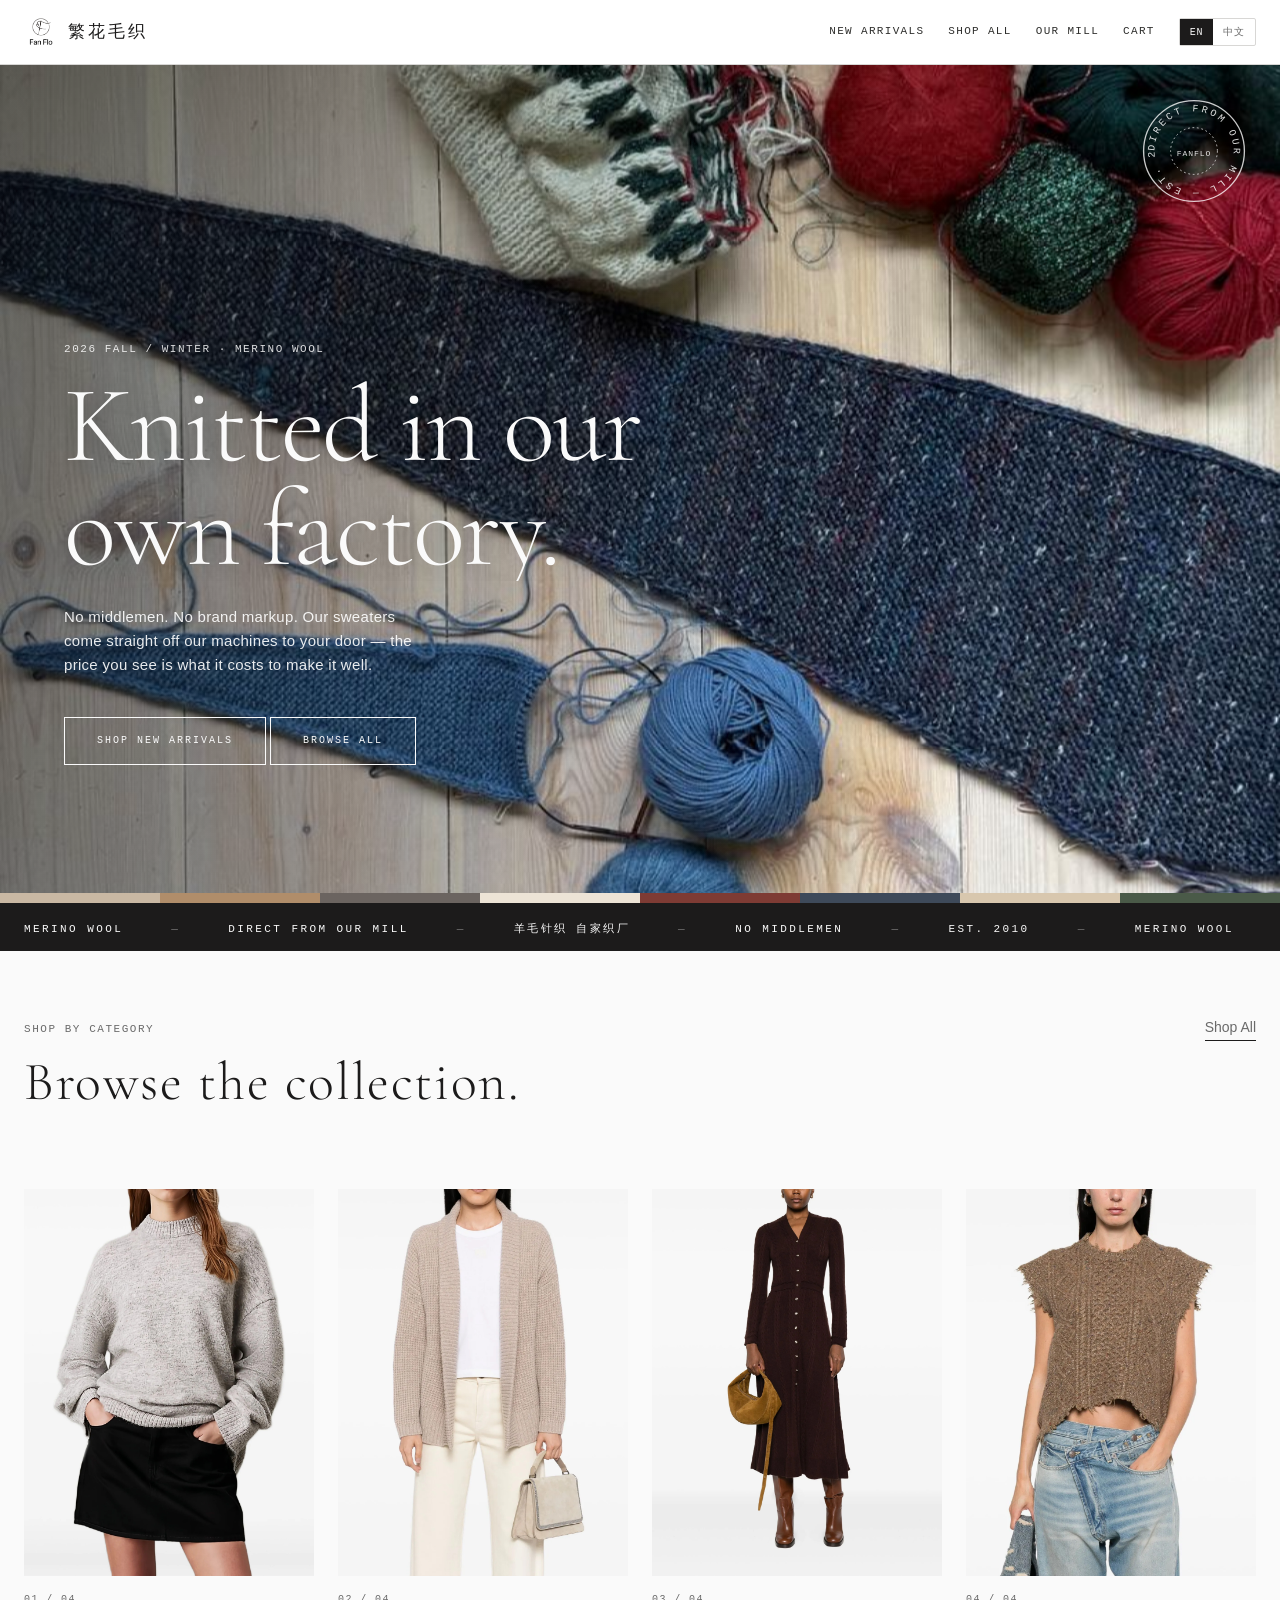
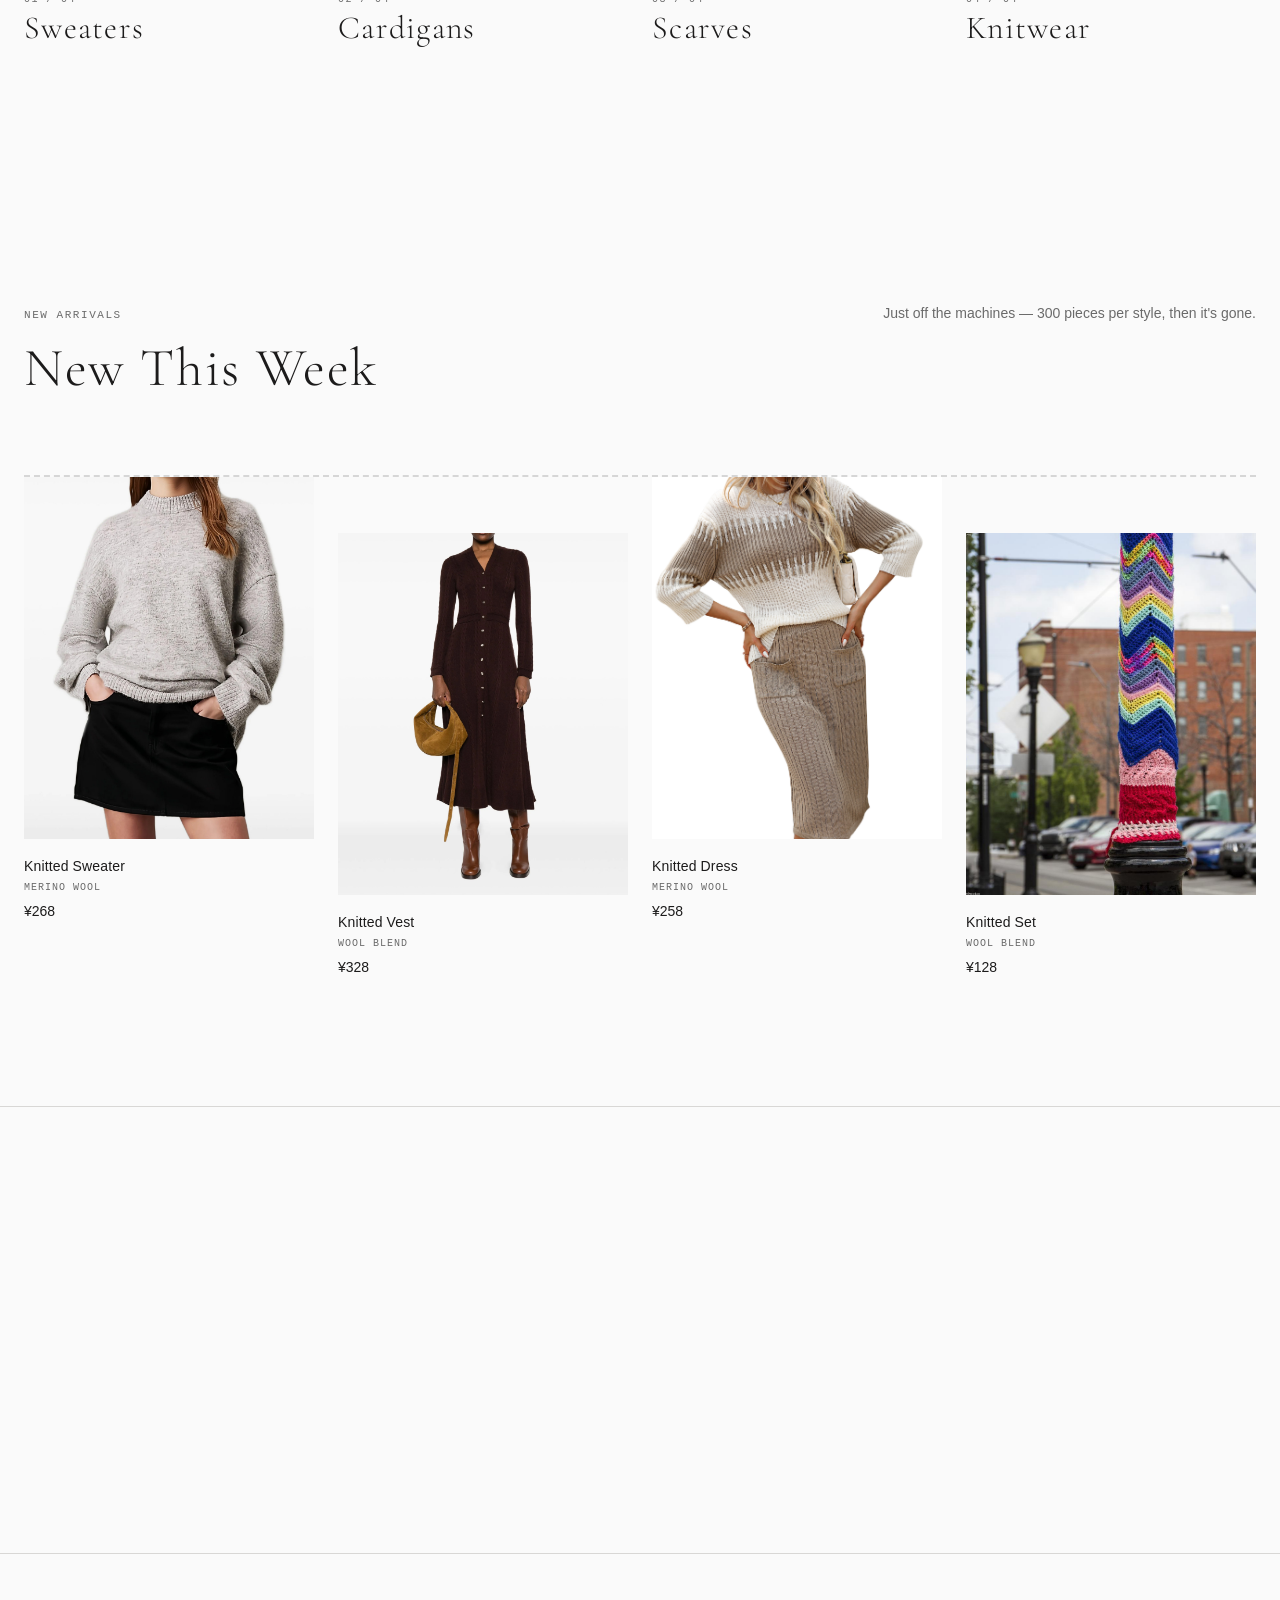
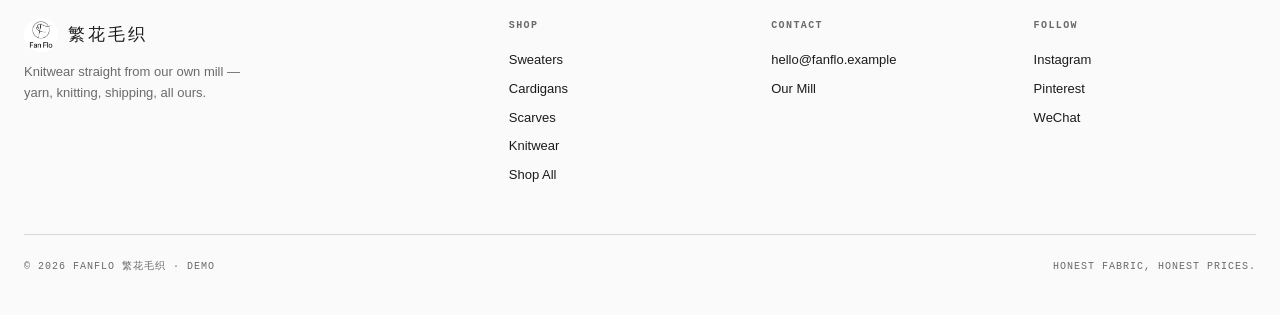
==== commit ce980ddf: "fix: 补 newLabel/storyLabel 缺失key + 语言切换保留表单/尺码状态 + v11 - i18n 精确扫描：113 key 全覆盖，仅 newLabel/storyLabel" ====
--- a/index.html
+++ b/index.html
@@ -8,7 +8,7 @@
 <link rel="preconnect" href="https://fonts.googleapis.com">
 <link rel="preconnect" href="https://fonts.gstatic.com" crossorigin>
 <link href="https://fonts.googleapis.com/css2?family=Cormorant+Garamond:ital,wght@0,300;0,400;0,500;0,600;1,300;1,400;1,500&family=Archivo:wght@400;500;600&display=swap" rel="stylesheet">
-<link rel="stylesheet" href="css/style.css?v=10">
+<link rel="stylesheet" href="css/style.css?v=11">
 </head>
 <body data-page="home">
 
@@ -151,8 +151,8 @@
   </div>
 </footer>
 
-<script src="js/data.js?v=10"></script>
-<script src="js/cart.js?v=10"></script>
-<script src="js/app.js?v=10"></script>
+<script src="js/data.js?v=11"></script>
+<script src="js/cart.js?v=11"></script>
+<script src="js/app.js?v=11"></script>
 </body>
 </html>
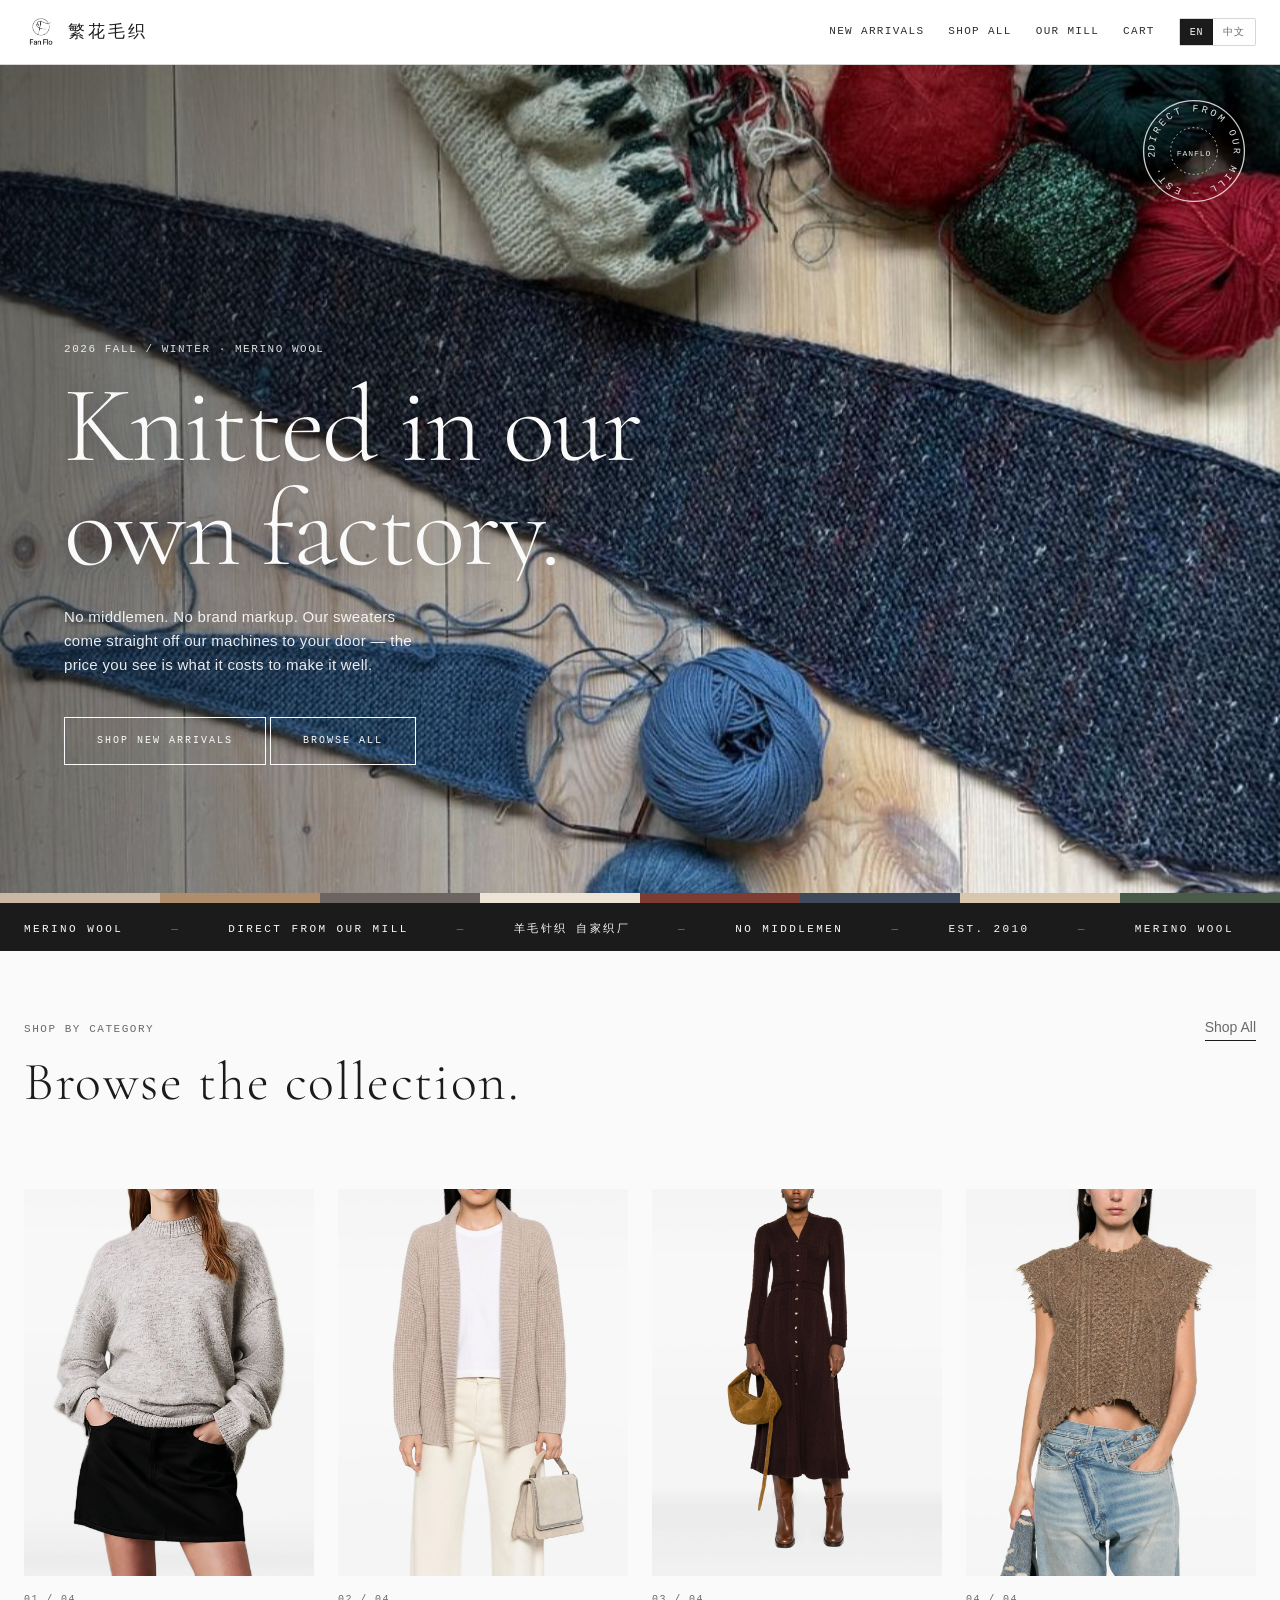
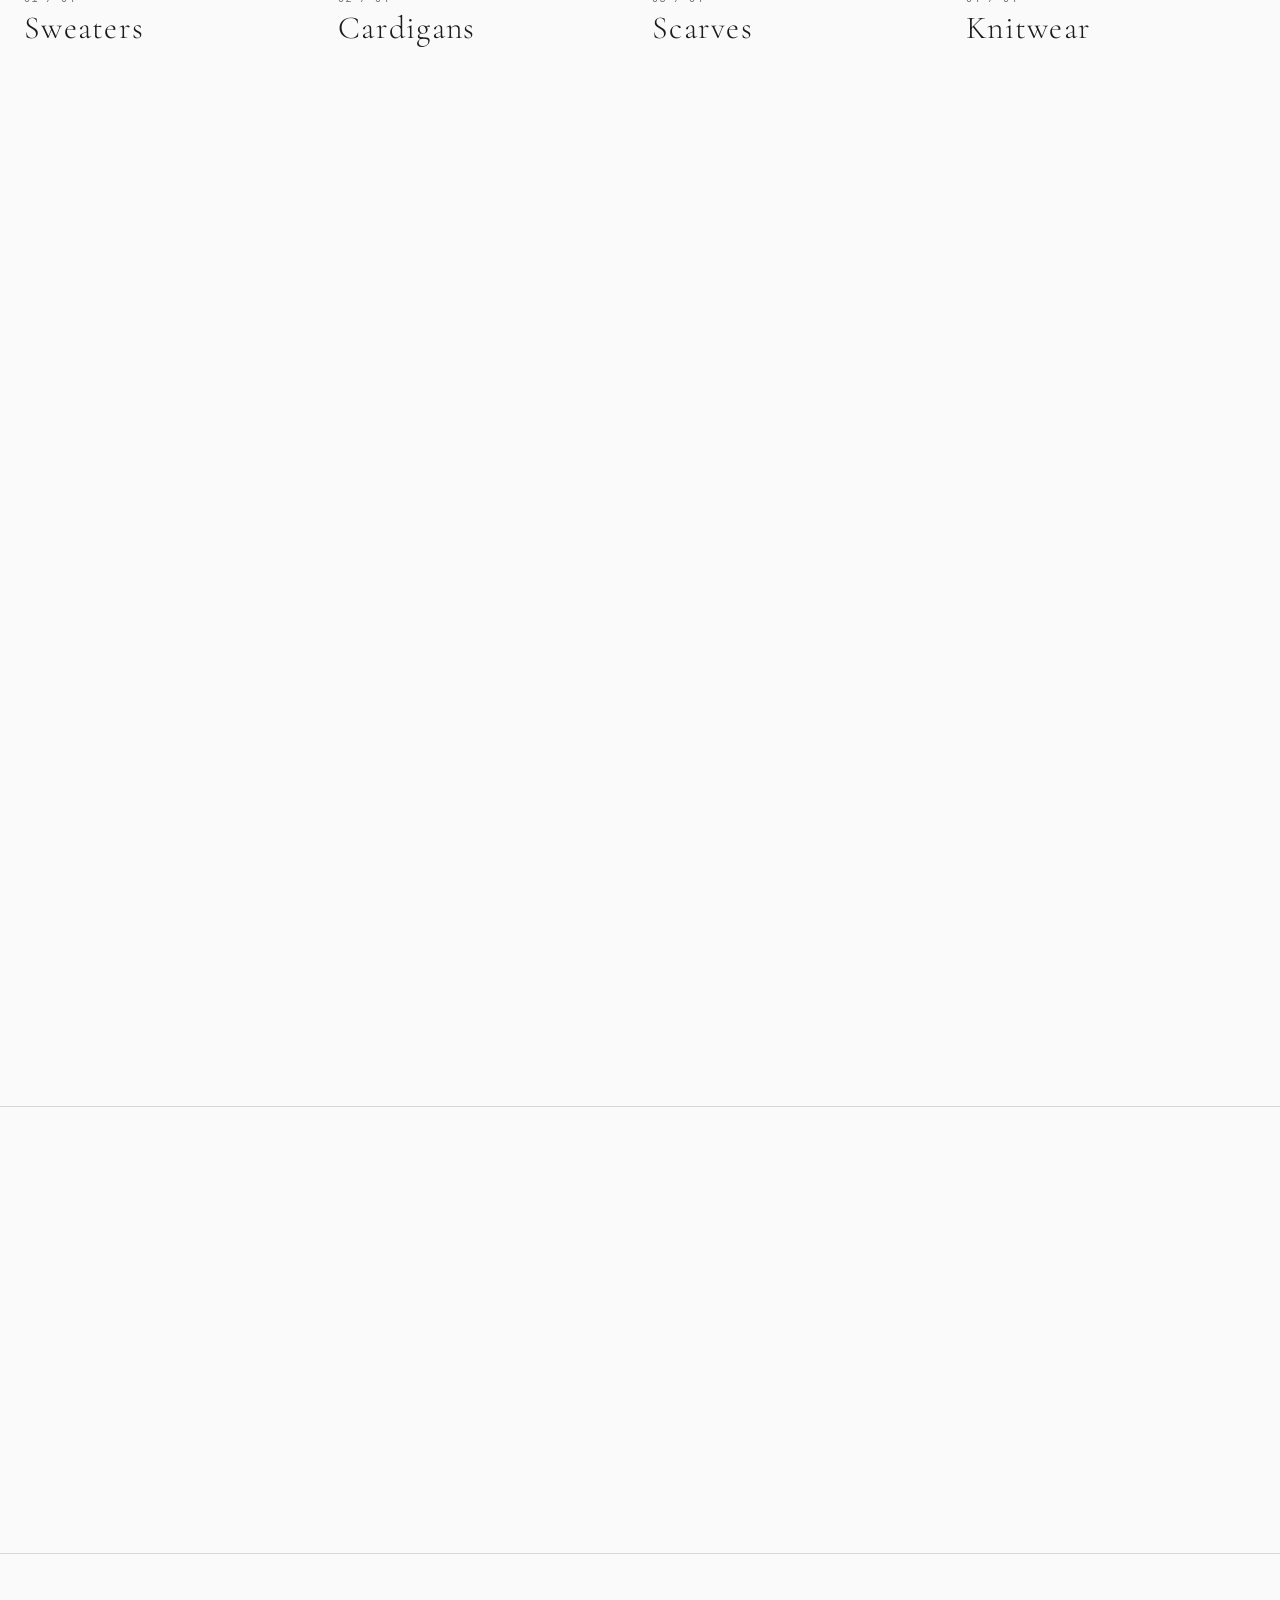
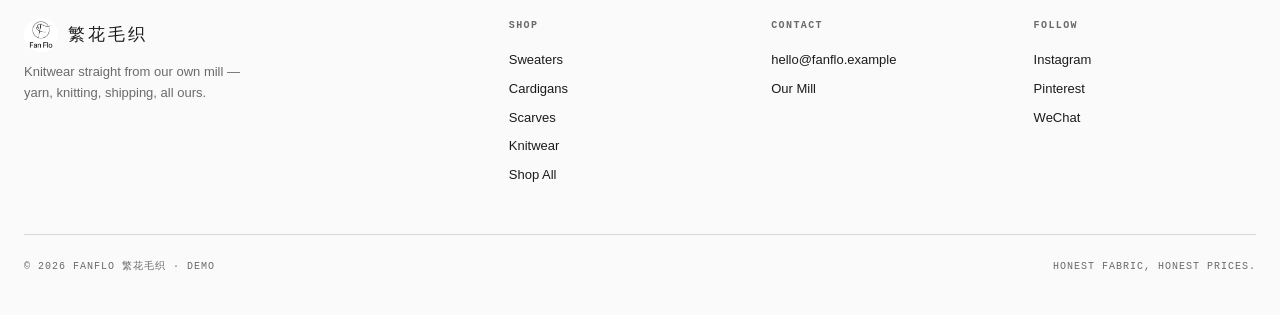
==== commit 5ff7f68b: "文案优化：newsletter 去掉机械承诺（不刷屏/一月两封），改自然高级表达" ====
--- a/index.html
+++ b/index.html
@@ -8,7 +8,7 @@
 <link rel="preconnect" href="https://fonts.googleapis.com">
 <link rel="preconnect" href="https://fonts.gstatic.com" crossorigin>
 <link href="https://fonts.googleapis.com/css2?family=Cormorant+Garamond:ital,wght@0,300;0,400;0,500;0,600;1,300;1,400;1,500&family=Archivo:wght@400;500;600&display=swap" rel="stylesheet">
-<link rel="stylesheet" href="css/style.css?v=11">
+<link rel="stylesheet" href="css/style.css?v=12">
 </head>
 <body data-page="home">
 
@@ -151,8 +151,8 @@
   </div>
 </footer>
 
-<script src="js/data.js?v=11"></script>
-<script src="js/cart.js?v=11"></script>
-<script src="js/app.js?v=11"></script>
+<script src="js/data.js?v=12"></script>
+<script src="js/cart.js?v=12"></script>
+<script src="js/app.js?v=12"></script>
 </body>
 </html>
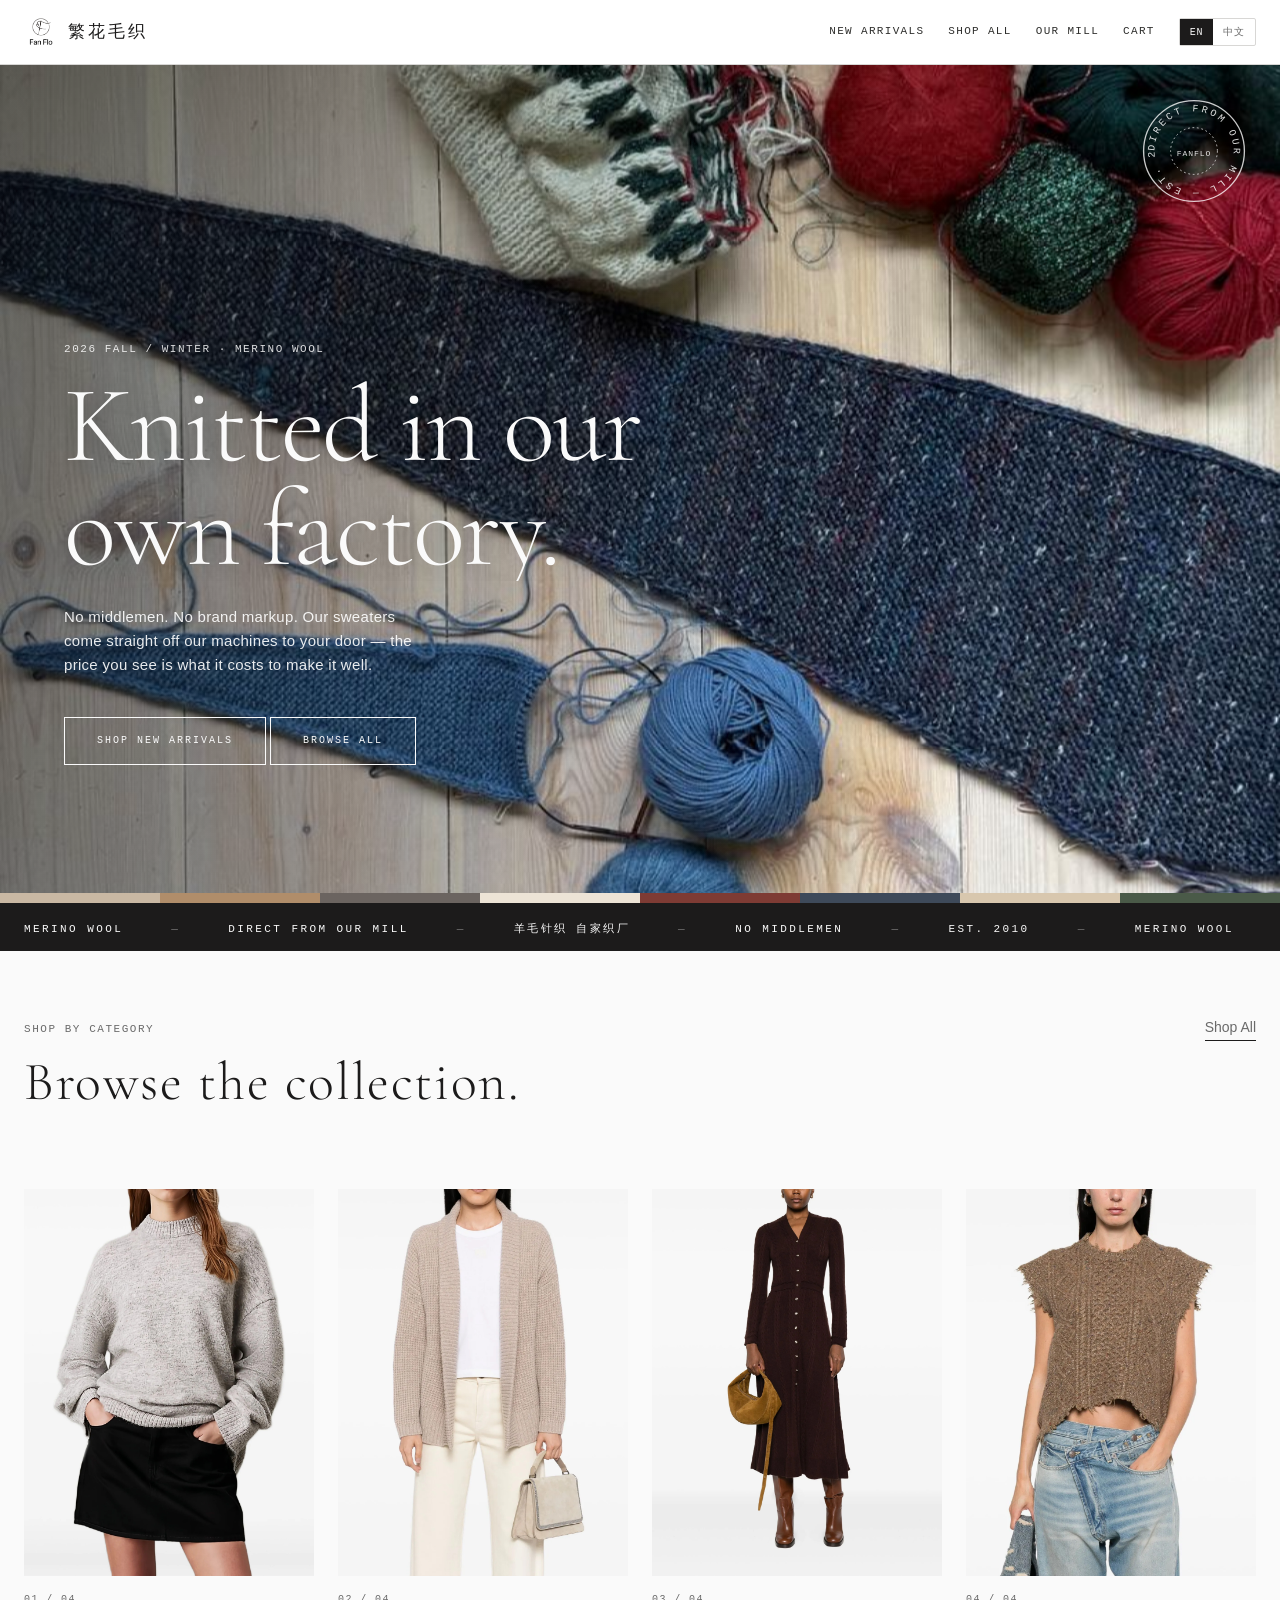
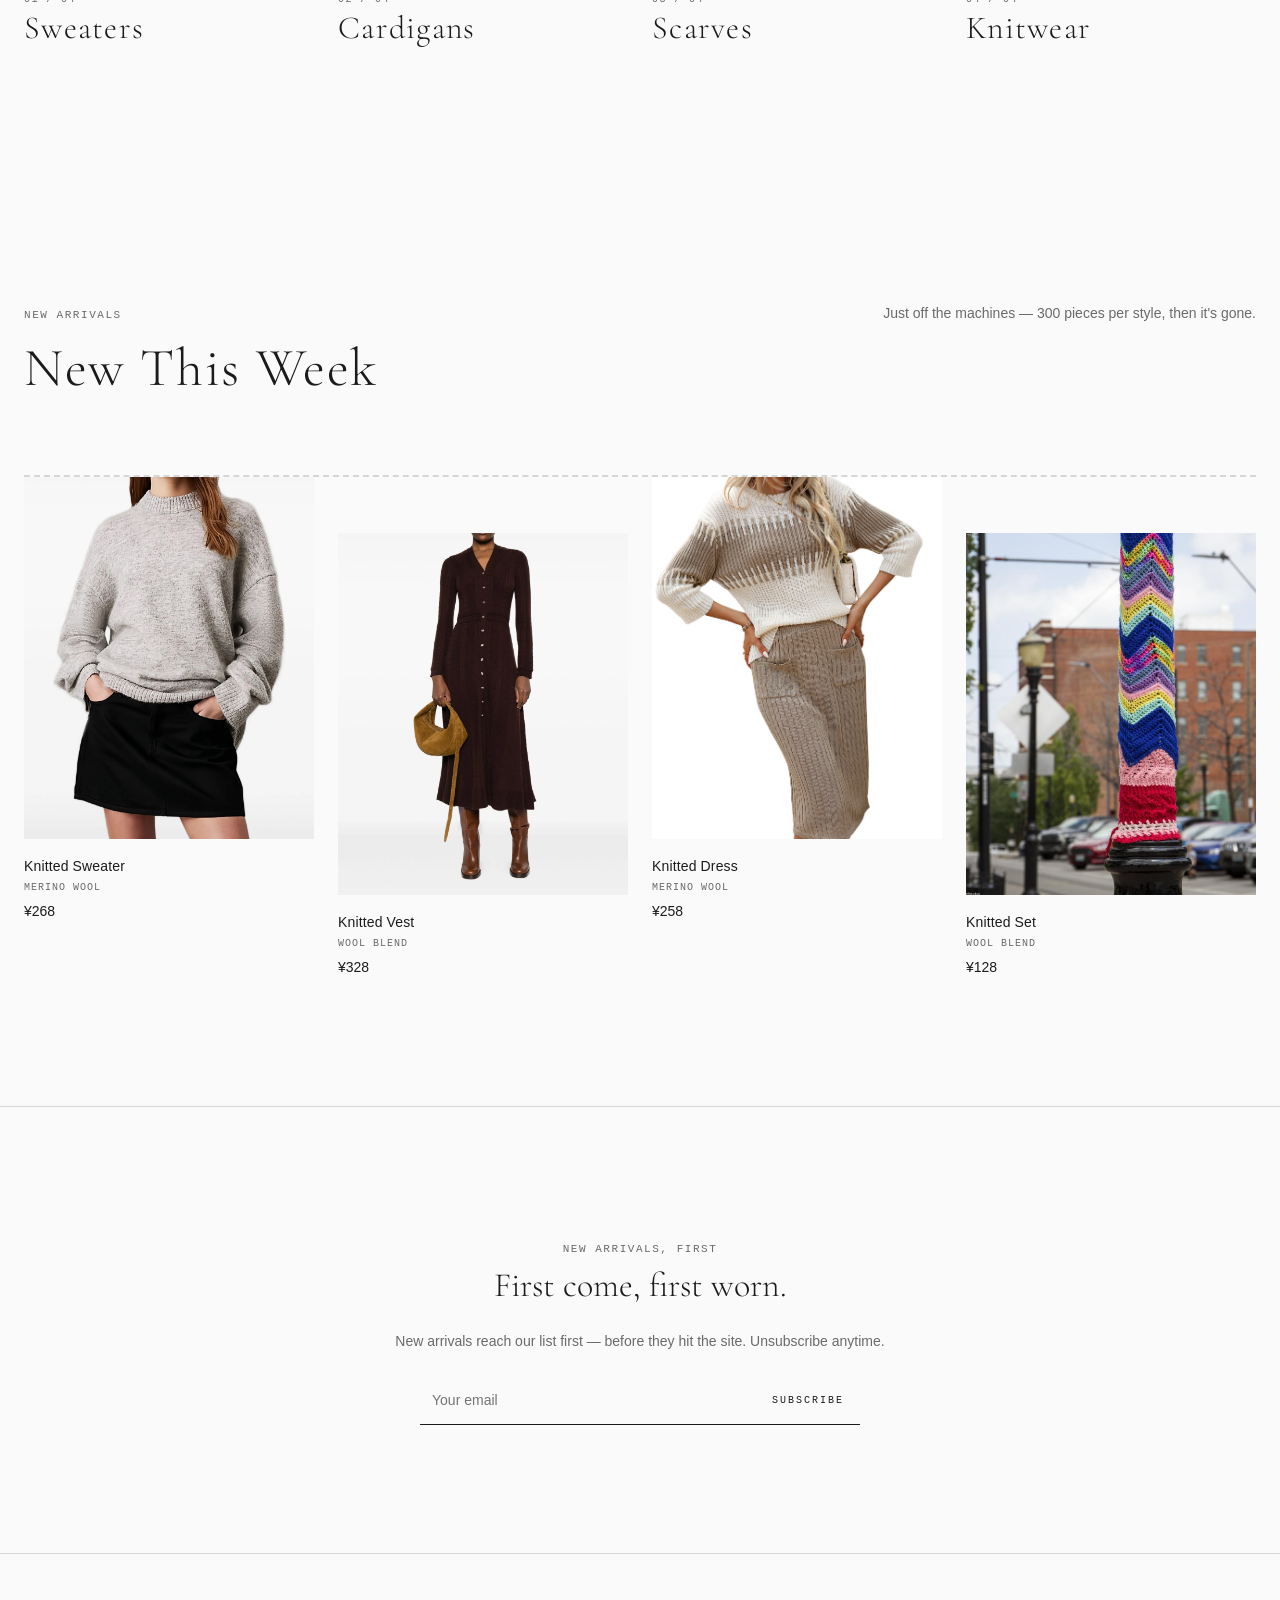
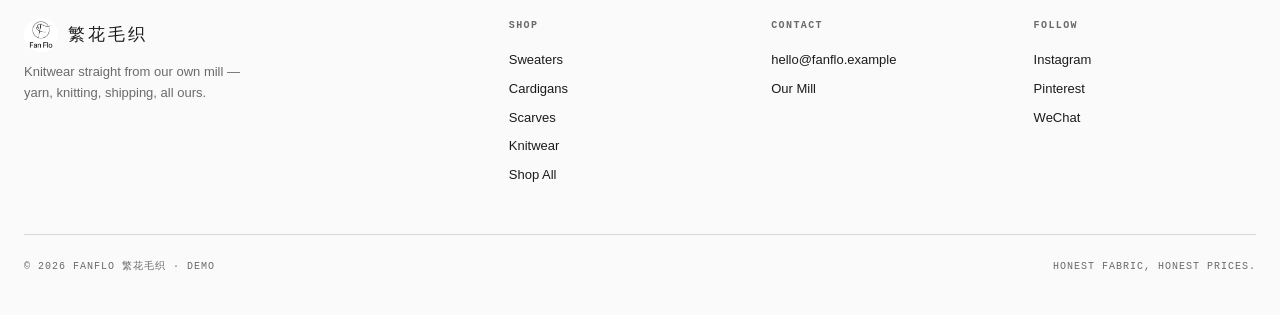
==== commit 687a4277: "文案重构：heroLead/footSlogan/cEmptyText 去生硬表达 + a.html Contact按钮 i18n" ====
--- a/index.html
+++ b/index.html
@@ -8,7 +8,7 @@
 <link rel="preconnect" href="https://fonts.googleapis.com">
 <link rel="preconnect" href="https://fonts.gstatic.com" crossorigin>
 <link href="https://fonts.googleapis.com/css2?family=Cormorant+Garamond:ital,wght@0,300;0,400;0,500;0,600;1,300;1,400;1,500&family=Archivo:wght@400;500;600&display=swap" rel="stylesheet">
-<link rel="stylesheet" href="css/style.css?v=12">
+<link rel="stylesheet" href="css/style.css?v=13">
 </head>
 <body data-page="home">
 
@@ -151,8 +151,8 @@
   </div>
 </footer>
 
-<script src="js/data.js?v=12"></script>
-<script src="js/cart.js?v=12"></script>
-<script src="js/app.js?v=12"></script>
+<script src="js/data.js?v=13"></script>
+<script src="js/cart.js?v=13"></script>
+<script src="js/app.js?v=13"></script>
 </body>
 </html>
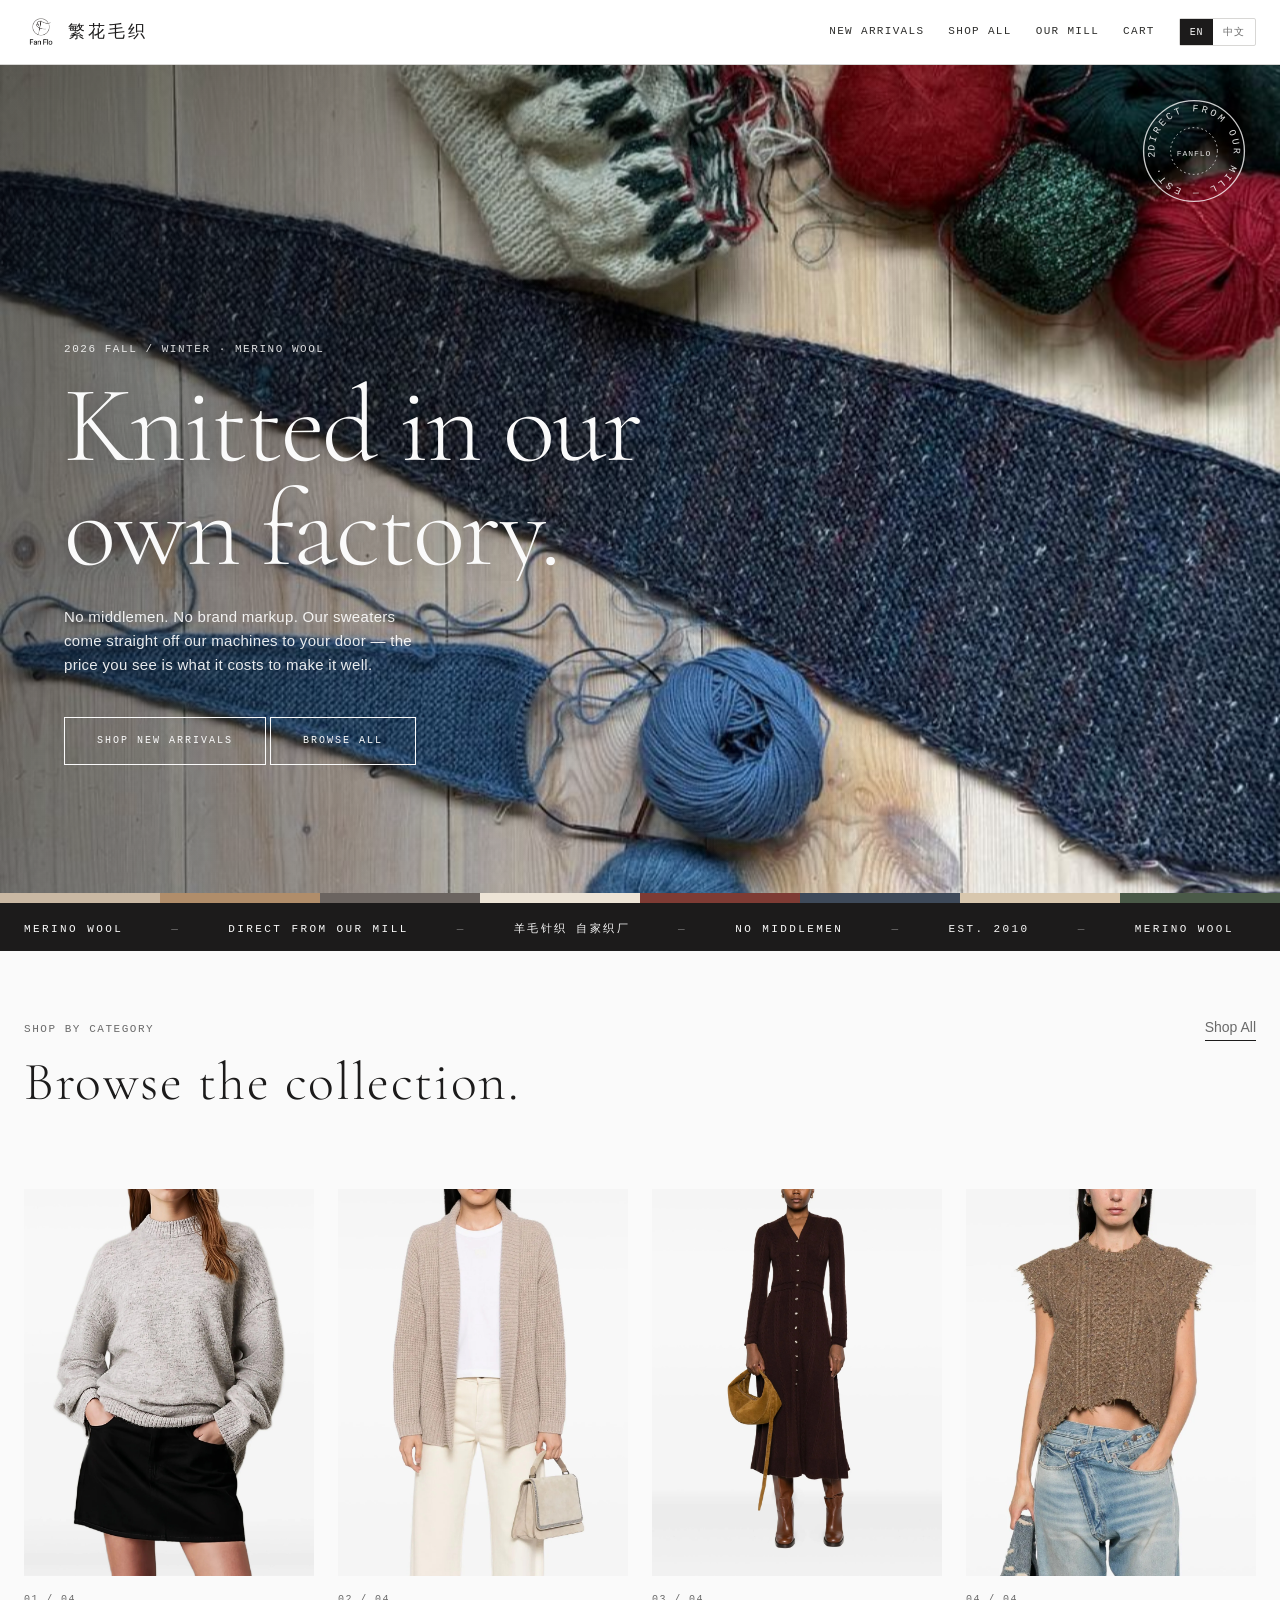
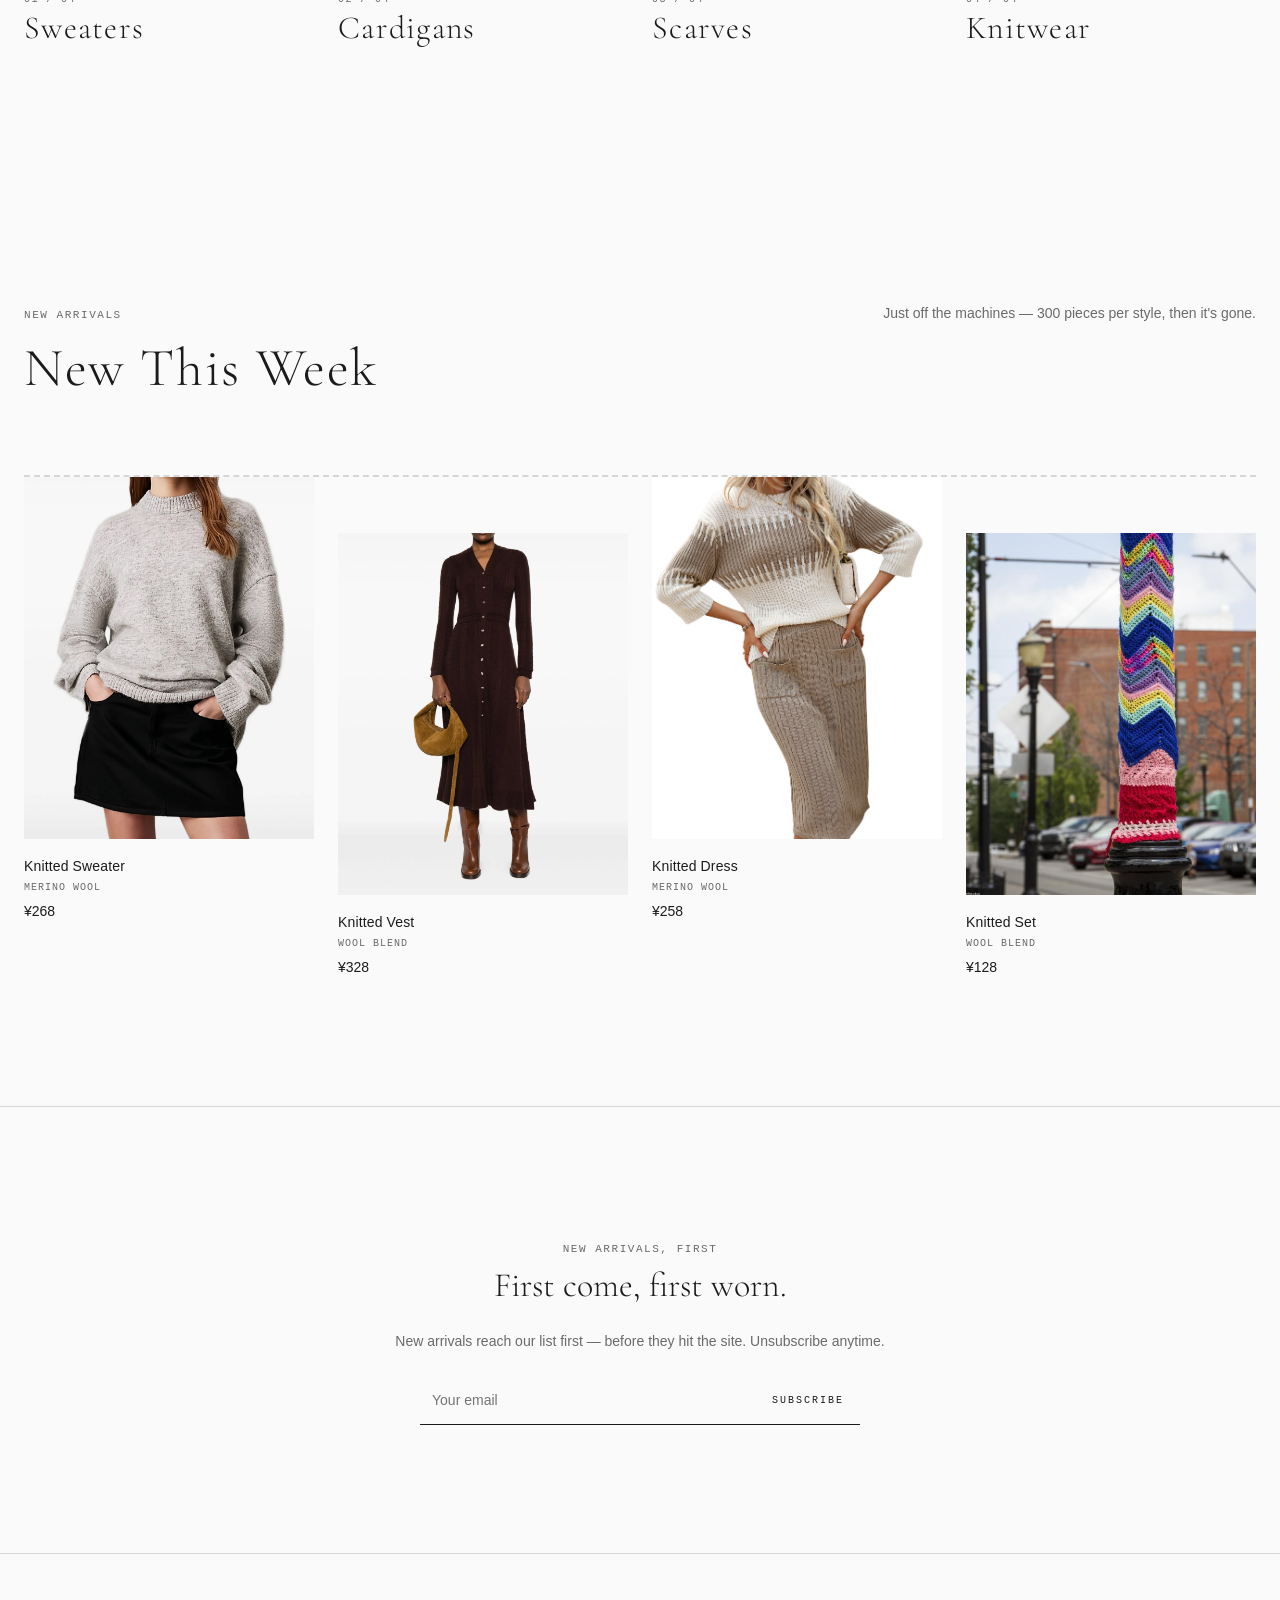
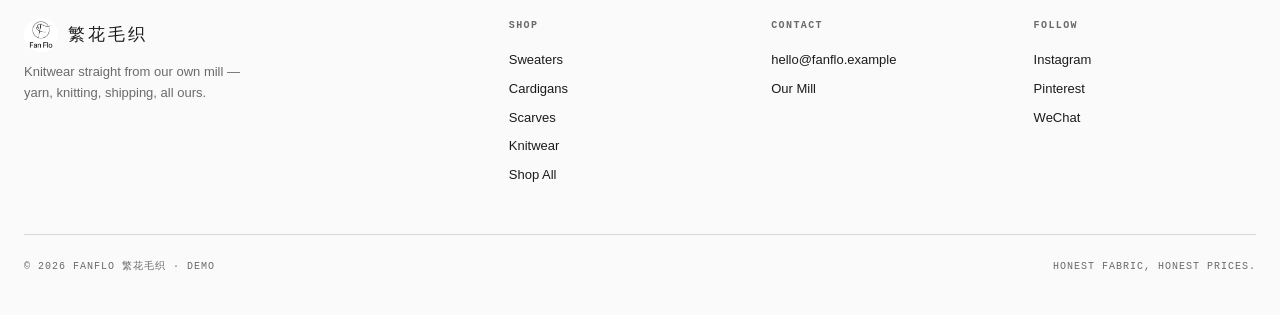
==== commit 2fad27cf: "fix: A站卡片hover变灰（无img-b时img-a透明度归零）+ A站加WhatsApp承接按钮" ====
--- a/index.html
+++ b/index.html
@@ -8,7 +8,7 @@
 <link rel="preconnect" href="https://fonts.googleapis.com">
 <link rel="preconnect" href="https://fonts.gstatic.com" crossorigin>
 <link href="https://fonts.googleapis.com/css2?family=Cormorant+Garamond:ital,wght@0,300;0,400;0,500;0,600;1,300;1,400;1,500&family=Archivo:wght@400;500;600&display=swap" rel="stylesheet">
-<link rel="stylesheet" href="css/style.css?v=13">
+<link rel="stylesheet" href="css/style.css?v=14">
 </head>
 <body data-page="home">
 
@@ -151,8 +151,8 @@
   </div>
 </footer>
 
-<script src="js/data.js?v=13"></script>
-<script src="js/cart.js?v=13"></script>
-<script src="js/app.js?v=13"></script>
+<script src="js/data.js?v=14"></script>
+<script src="js/cart.js?v=14"></script>
+<script src="js/app.js?v=14"></script>
 </body>
 </html>
--- a/css/style.css
+++ b/css/style.css
@@ -194,6 +194,7 @@
 .thumb .img-b { opacity: 0; }
 .card:hover .thumb .img-a { opacity: 0; transform: scale(1.04); }
 .card:hover .thumb .img-b { opacity: 1; transform: scale(1.04); }
+.card.no-swap:hover .thumb .img-a { opacity: 1; }
 .thumb .tag {
   position: absolute; top: 12px; left: 12px;
   background: var(--carbon); color: var(--canvas);
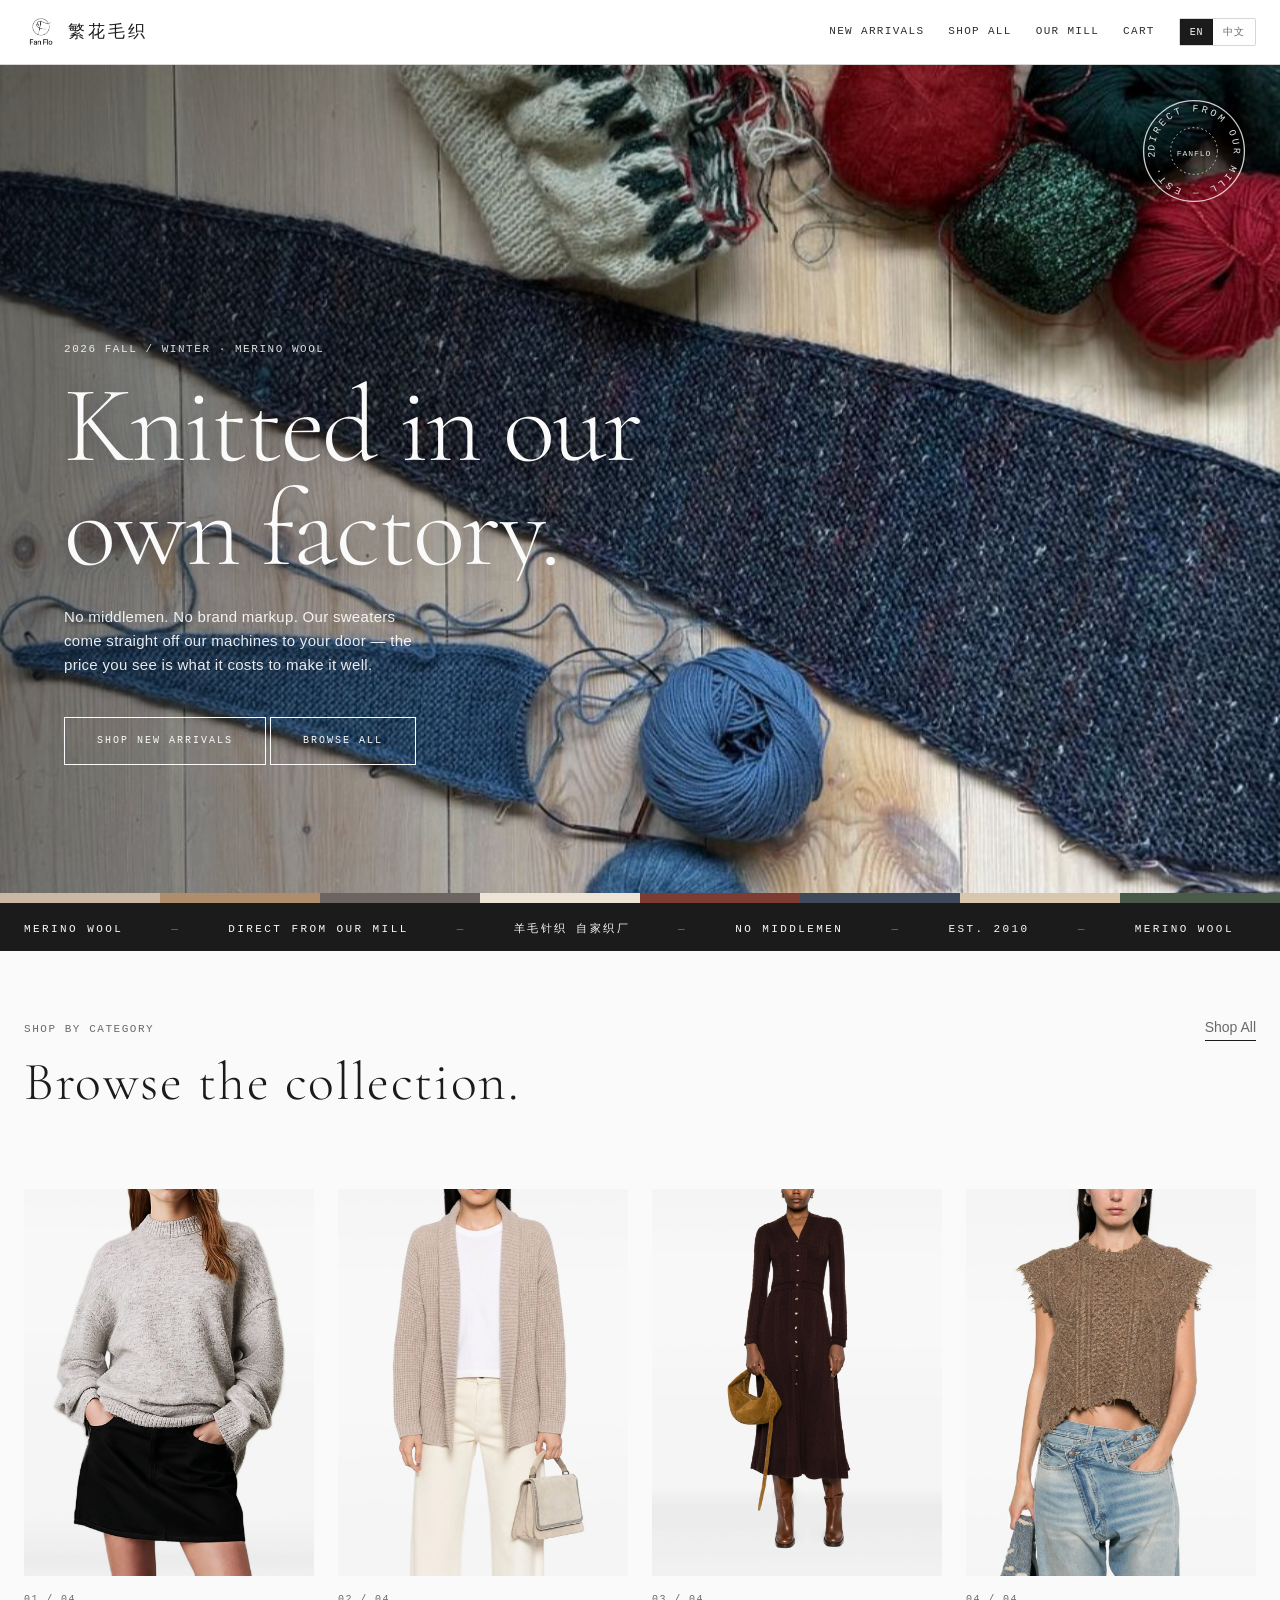
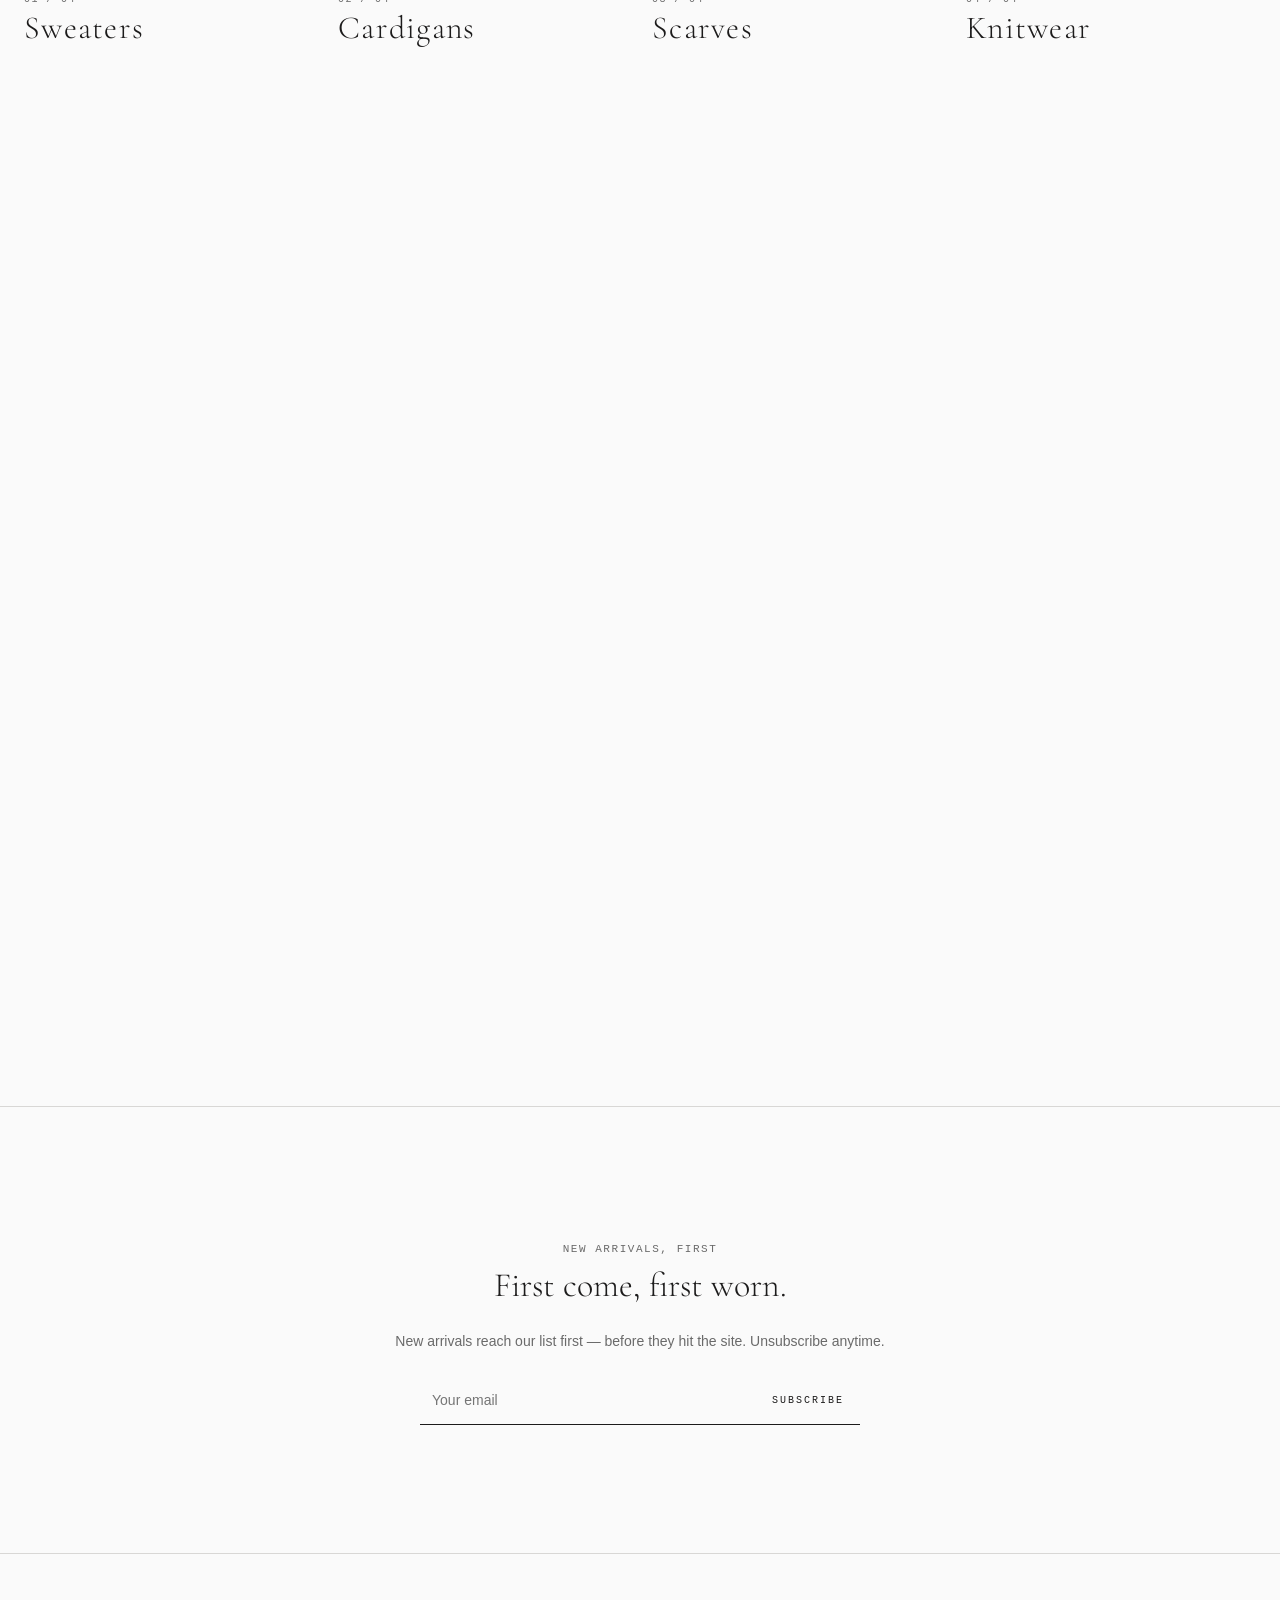
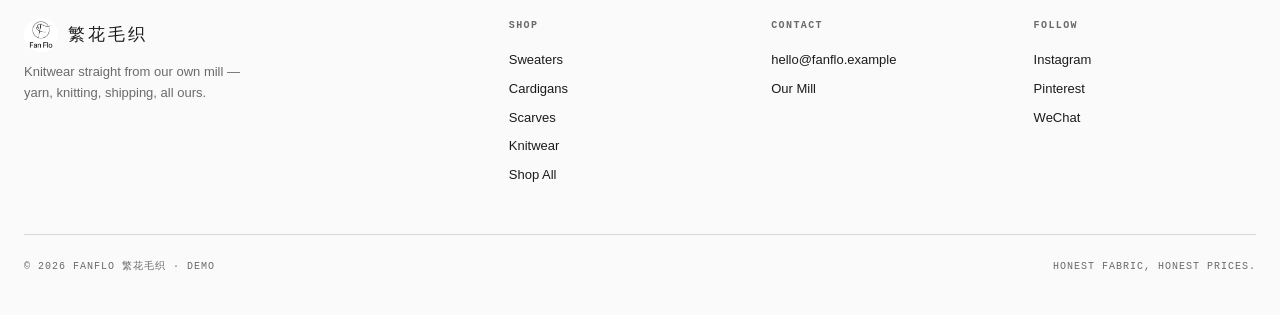
==== commit d9d30931: "A站产品线重做：双列大图交错布局，独立 line-card 样式彻底移除变灰机制（hover 只放大），中英不再重复" ====
--- a/index.html
+++ b/index.html
@@ -8,7 +8,7 @@
 <link rel="preconnect" href="https://fonts.googleapis.com">
 <link rel="preconnect" href="https://fonts.gstatic.com" crossorigin>
 <link href="https://fonts.googleapis.com/css2?family=Cormorant+Garamond:ital,wght@0,300;0,400;0,500;0,600;1,300;1,400;1,500&family=Archivo:wght@400;500;600&display=swap" rel="stylesheet">
-<link rel="stylesheet" href="css/style.css?v=14">
+<link rel="stylesheet" href="css/style.css?v=15">
 </head>
 <body data-page="home">
 
@@ -151,8 +151,8 @@
   </div>
 </footer>
 
-<script src="js/data.js?v=14"></script>
-<script src="js/cart.js?v=14"></script>
-<script src="js/app.js?v=14"></script>
+<script src="js/data.js?v=15"></script>
+<script src="js/cart.js?v=15"></script>
+<script src="js/app.js?v=15"></script>
 </body>
 </html>
--- a/css/style.css
+++ b/css/style.css
@@ -316,6 +316,20 @@
 .news-card:hover h3 { color: var(--terracotta); }
 .news-more { font-family: var(--font-mono); font-size: 11px; letter-spacing: 0.12em; text-transform: uppercase; color: var(--slate); }
 @media (max-width: 900px) { .news-grid { grid-template-columns: 1fr; } }
+
+/* ---------- A站产品线（大图双列，hover 只放大不变灰） ---------- */
+.line-grid { display: grid; grid-template-columns: 1fr 1fr; gap: var(--space-5) var(--space-4); }
+.line-card { display: grid; grid-template-columns: 1fr 1fr; gap: var(--space-4); align-items: center; }
+.line-card:nth-child(even) { direction: rtl; }
+.line-card:nth-child(even) > * { direction: ltr; }
+.line-img { aspect-ratio: 3/4; overflow: hidden; background: var(--linen); }
+.line-img img { width: 100%; height: 100%; object-fit: cover; transition: transform 1.1s var(--ease); }
+.line-card:hover .line-img img { transform: scale(1.05); }
+.line-meta { padding: var(--space-2) 0; }
+.line-meta .label { display: block; margin-bottom: 10px; }
+.line-meta h3 { font-family: var(--font-serif); font-size: clamp(30px, 3.6vw, 48px); font-weight: 300; letter-spacing: 0.03em; line-height: 1.1; margin-bottom: 6px; }
+.line-meta p { font-family: var(--font-mono); font-size: 11px; letter-spacing: 0.14em; text-transform: uppercase; color: var(--pewter); }
+@media (max-width: 900px) { .line-grid { grid-template-columns: 1fr; } .line-card { grid-template-columns: 1fr; } }
 
 /* ---------- 购物车 ---------- */
 .cart-page { padding: var(--space-6) 0; min-height: 60vh; }
